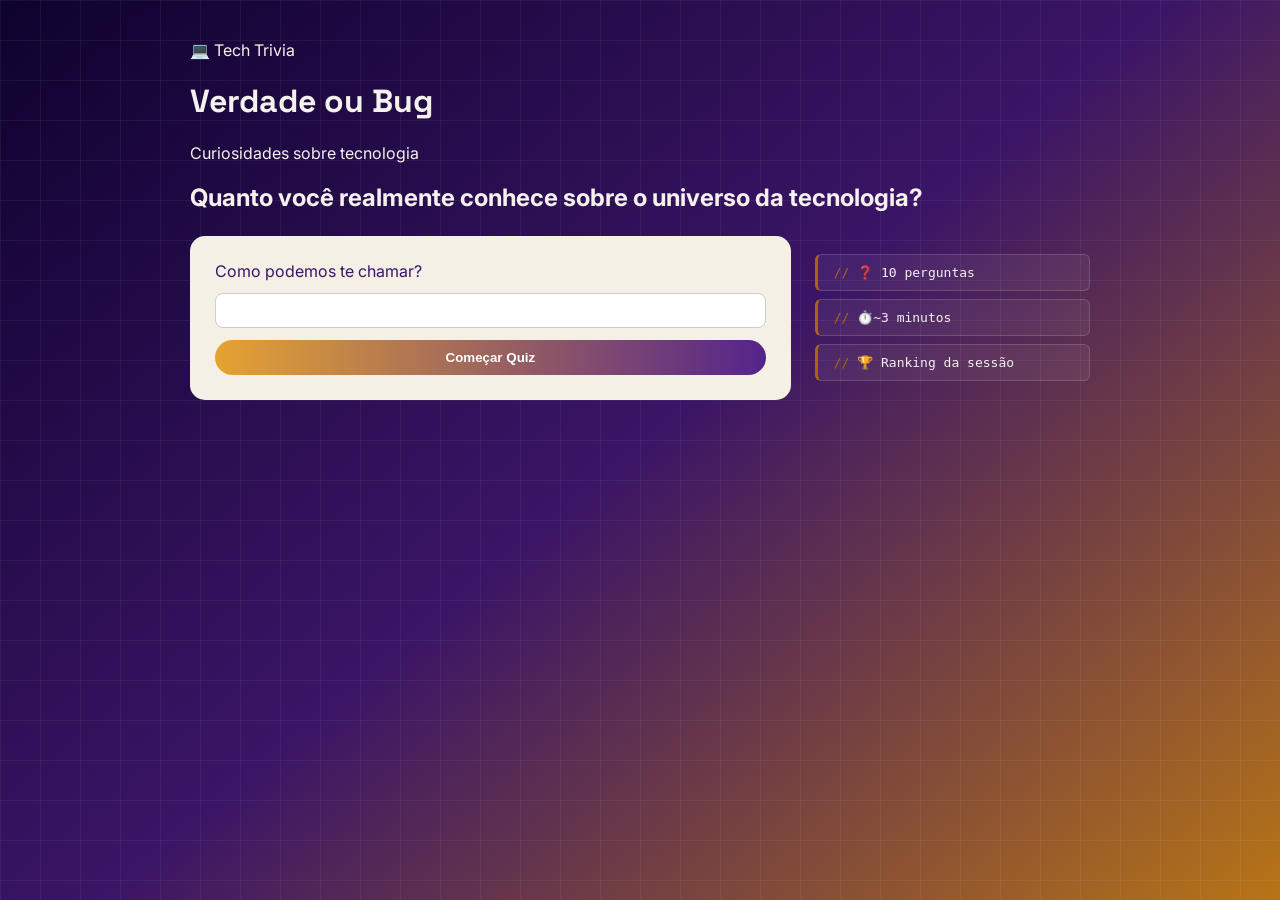
==== index.html @ d3c124c0 "Update index.html visual" ====
<!DOCTYPE html>
<html lang="pt-BR">
<head>
    <meta charset="UTF-8">
    <meta name="viewport" content="width=device-width, initial-scale=1.0">
    <title>tech-trivia</title>
    <link href="https://fonts.googleapis.com/css2?family=Space+Grotesk:wght@600;700&family=Inter:wght@400;500;600&display=swap" rel="stylesheet">
    <link rel="stylesheet" href="style.css">
</head>
<body>
    <div class="app">
        <header>
            <span class="badge"> 💻 Tech Trivia</span>
            <h1 class="logo">
              Verdade ou Bug
            </h1>
            <p class="subtitulo">Curiosidades sobre tecnologia</p>
            
        </header>
        <main>
            <h2>Quanto você realmente conhece sobre o universo da tecnologia?</h2>
    
        <div class="start-row">
            <form>
                <label>Como podemos te chamar?</label>
                <input type="text">
                <button type="submit">Começar Quiz</button>
            </form>

            <ul class="lista-info">
            <li>❓ 10 perguntas</li>
            <li>⏱️~3 minutos</li>
            <li>🏆 Ranking da sessão</li>
            </ul>
        </div>
    
        </main>
    </div>
</body>
</html>
---- style.css ----
:root {
    --cor-ambar: #b36b06ef;
    --cor-violeta: #0e022e;
    --cor-mediado: #3b1566;
    --cor-fundo: #140F1F;
    --cor-texto: #f5f2ee;
}

body {
  margin: 0;
  min-height: 100vh;
  font-family: 'Inter', sans-serif;
  background: 
     linear-gradient(rgba(245, 240, 230, 0.06) 1px, transparent 1px),
     linear-gradient(90deg, rgba(245, 240, 230, 0.06) 1px, transparent 1px),
     linear-gradient(140deg, var(--cor-violeta), var(--cor-mediado), var(--cor-ambar));
  background-size: 40px 40px, 40px 40px, cover;
  color: var(--cor-texto);

}

h1 {
    font-family: 'Space Grotesk', sans-serif;
    color: var(--cor-texto);
}
form {
    background-color: #F5F0E6;
    padding: 25px;
    border-radius: 15px;
    display: flex;
    flex-direction: column;
    gap: 12px;
}
input{
    padding: 9px;
    border-radius: 8px;
    border: 1px solid #ccc;
}
input:focus{
    outline: none;
    border-color: #3b1368;
    box-shadow: 0 0 5px rgba(69, 19, 104, 0.4);
}
button{
    padding: 10px;
    border: none;
    border-radius: 20px;
    background: linear-gradient(90deg, #e5a332, #54248b);
    color: white;
    font-weight: bold;
    transition: 0.3s;
}
button:hover{
    transform: scale(1.02);
    box-shadow: 0 4px 10px rgba(0, 0, 0, 0.3);
}
label{
    color: #3b1368;

}

.start-row {
    display: flex;
    gap: 24px;
    align-items: stretch;
    margin-top: 24px;
    flex-wrap: wrap;
}

.start-row form {
    flex: 2;
}

.lista-info {
    list-style: none;
    margin: 0;
    padding: 0;
    display: flex;
    flex-direction: column;
    justify-content: center;
    gap: 8px;
    flex: 1;
}

.lista-info li {
    background-color: rgba(245, 240, 230, 0.06);
    border: 1px solid rgba(245, 240, 230, 0.16);
    border-left: 3px solid var(--cor-ambar);
    padding: 10px 16px;
    border-radius: 6px;
    font-family: 'JetBrains Mono', monospace;
    font-size: 13px;
    color: var(--cor-texto);
}

.lista-info li::before {
    content: "// ";
    color: var(--cor-ambar);
}
.app {
    max-width: 900px;
    margin: 0 auto;
    padding: 40px 24px;
}
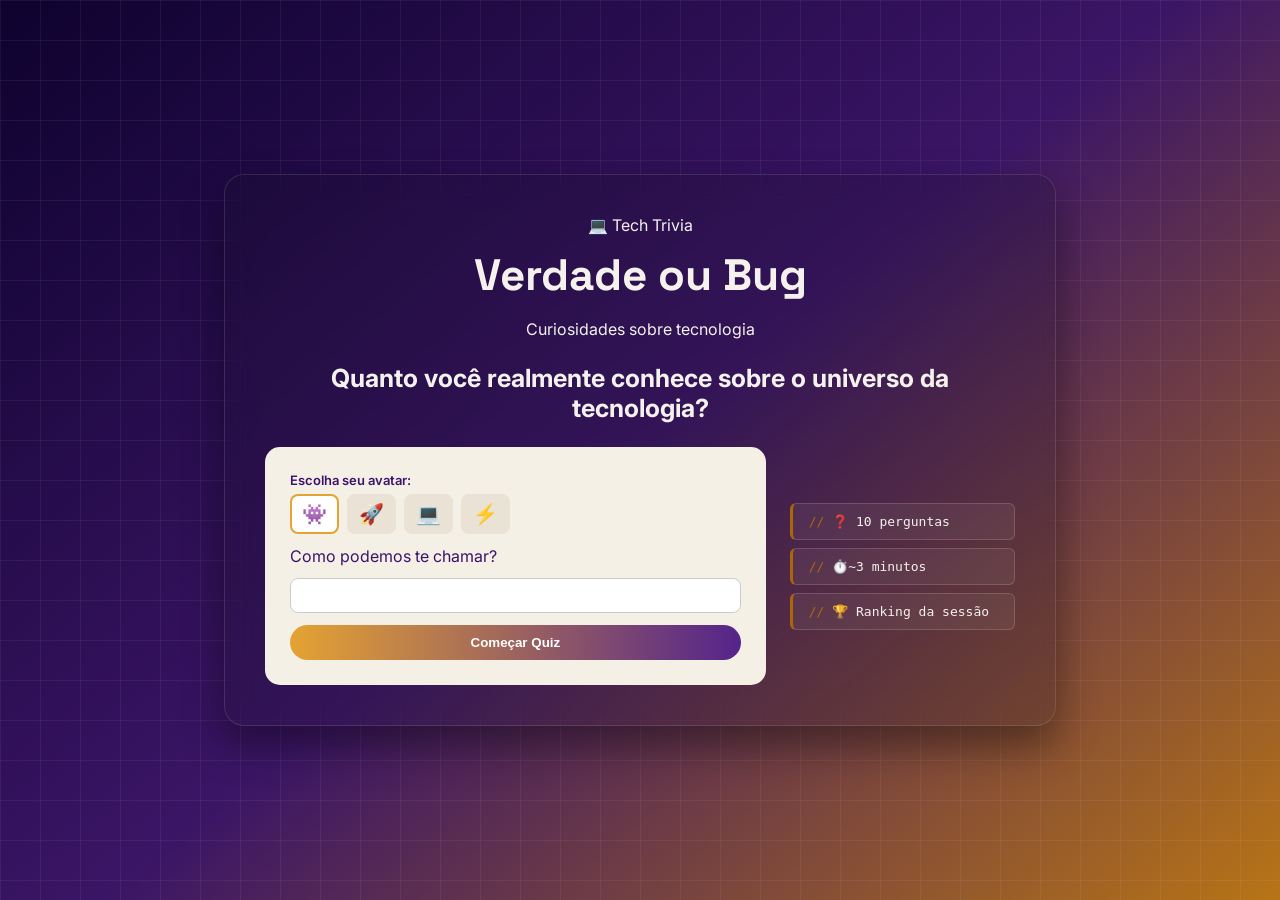
==== commit 5c99e346: "visual adicionado" ====
--- a/index.html
+++ b/index.html
@@ -9,6 +9,7 @@
 </head>
 <body>
     <div class="app">
+        <section id="start-screen">
         <header>
             <span class="badge"> 💻 Tech Trivia</span>
             <h1 class="logo">
@@ -22,19 +23,28 @@
     
         <div class="start-row">
             <form>
+                <div class="avatar-box">
+                            <span class="avatar-title">Escolha seu avatar:</span>
+                            <div class="avatar-opcoes">
+                                <span class="avatar-item selecionado">👾</span>
+                                <span class="avatar-item">🚀</span>
+                                <span class="avatar-item">💻</span>
+                                <span class="avatar-item">⚡</span>
+                            </div>
+                        </div>
                 <label>Como podemos te chamar?</label>
                 <input type="text">
                 <button type="submit">Começar Quiz</button>
             </form>
 
             <ul class="lista-info">
-            <li>❓ 10 perguntas</li>
-            <li>⏱️~3 minutos</li>
-            <li>🏆 Ranking da sessão</li>
-            </ul>
-        </div>
-    
-        </main>
+                 <li>❓ 10 perguntas</li>
+                 <li>⏱️~3 minutos</li>
+                 <li>🏆 Ranking da sessão</li>
+             </ul>
+             </div>
+            </main>
+        </section>
     </div>
 </body>
 </html>
--- a/style.css
+++ b/style.css
@@ -18,6 +18,9 @@
   background-size: 40px 40px, 40px 40px, cover;
   color: var(--cor-texto);
 
+  display: flex;
+  justify-content: center;
+  align-items: center;
 }
 
 h1 {
@@ -32,9 +35,47 @@
     flex-direction: column;
     gap: 12px;
 }
+.avatar-box {
+    display: flex;
+    flex-direction: column;
+    gap: 6px;
+}
+
+.avatar-title {
+    font-size: 13px;
+    color: #3b1368;
+    font-weight: 600;
+}
+
+.avatar-opcoes {
+    display: flex;
+    gap: 8px;
+}
+
+.avatar-item {
+    font-size: 20px;
+    padding: 6px 10px;
+    background: #e9e2d5;
+    border: 2px solid transparent;
+    border-radius: 8px;
+    cursor: pointer;
+    transition: 0.2s;
+    user-select: none;
+}
+
+.avatar-item.selecionado, 
+.avatar-item:hover {
+    border-color: #e5a332;
+    background: #ffffff;
+}
+/* ⬆️ FIM DO CÓDIGO DO AVATAR ⬆️ */
+
+label {
+    color: #3b1368;
+}
 input{
     padding: 9px;
-    border-radius: 8px;
+    border-radius: 8px; 
     border: 1px solid #ccc;
 }
 input:focus{
@@ -104,3 +145,32 @@
     padding: 40px 24px;
 }
 
+#start-screen{
+    background: rgba(20, 15, 31, 0.20); 
+    border: 1px solid rgba(245, 240, 230, 0.12); 
+    border-radius: 20px;                 
+    padding: 40px;                       
+    backdrop-filter: blur(16px);       
+    -webkit-backdrop-filter: blur(16px);  
+    box-shadow: 0 20px 40px rgba(0, 0, 0, 0.4); 
+    width: 100%;
+    max-width: 750px;
+}
+header{
+    text-align: center;
+    margin-bottom: 24px;
+}
+h1{
+    font-family: 'Space Grotesk', sans-serif;
+    color: var(--cor-texto);
+    display: flex;
+    align-items: center;
+    justify-content: center;
+    gap: 14px;
+    margin: 12px 0 6px 0;
+    font-size: 44px;
+}
+h2{
+    font-size: 25px;
+    text-align: center;
+}
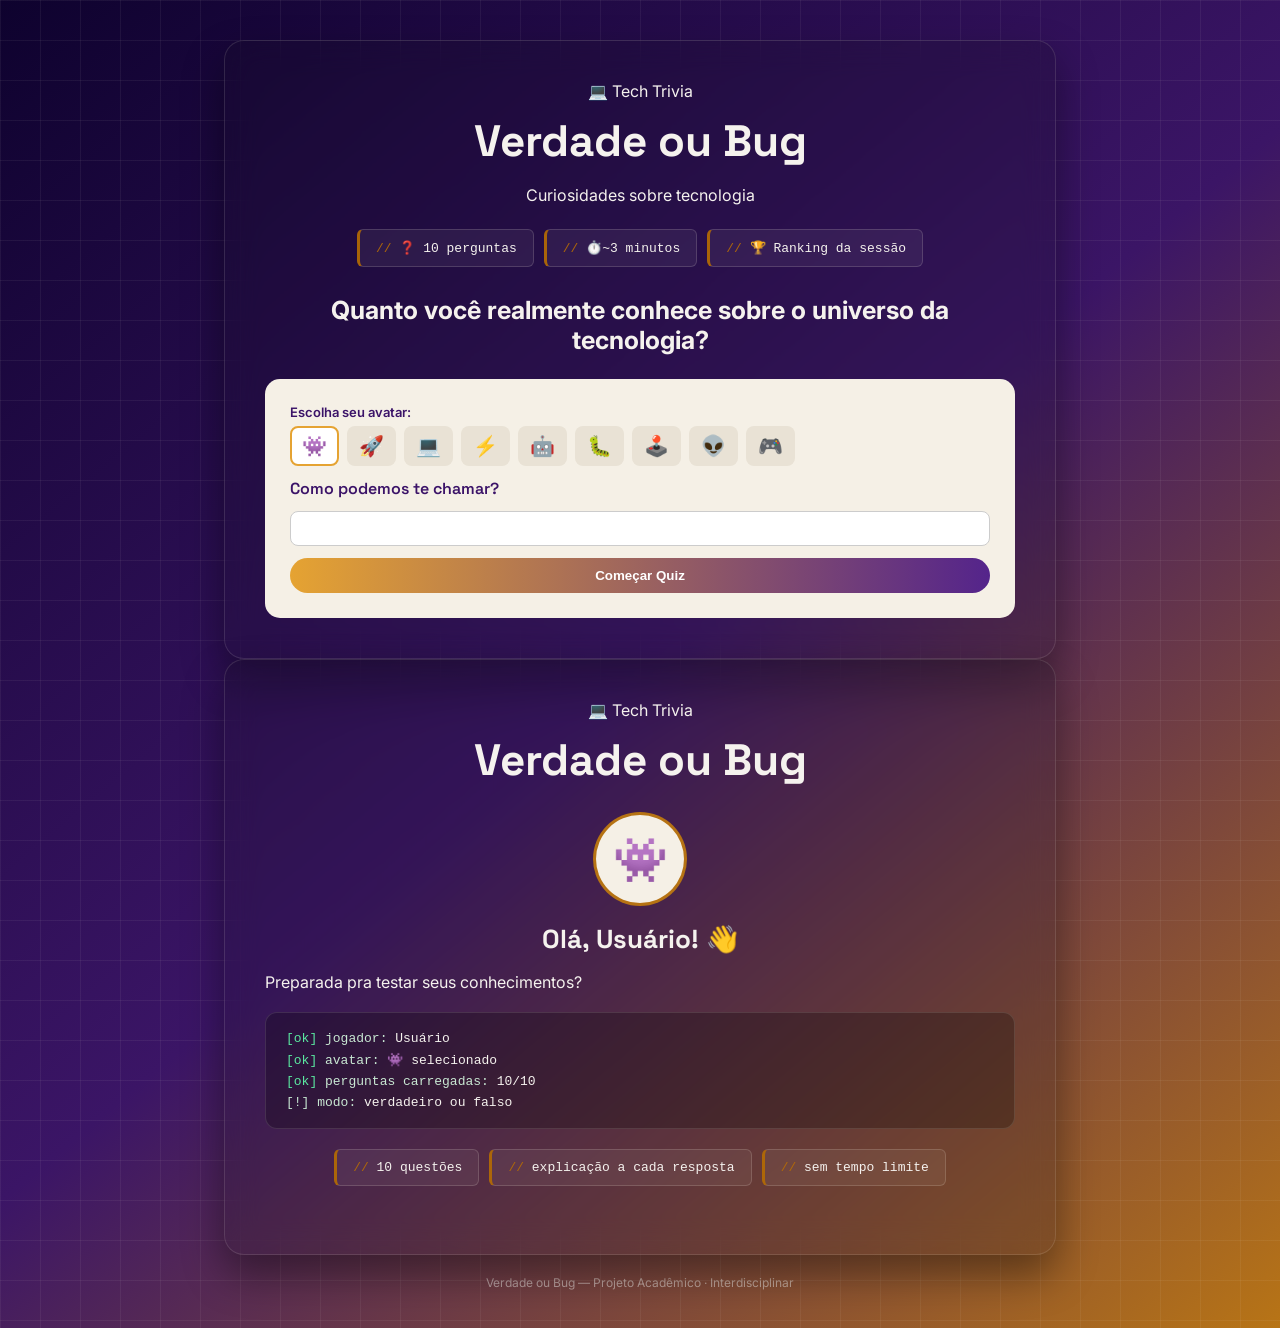
==== commit edf900fc: "Adiciona tela "pronto para começar "com avatar e status do jogador - criei mais opçoes de avatar, sa" ====
--- a/index.html
+++ b/index.html
@@ -12,12 +12,22 @@
         <section id="start-screen">
         <header>
             <span class="badge"> 💻 Tech Trivia</span>
+            
             <h1 class="logo">
               Verdade ou Bug
+              
             </h1>
             <p class="subtitulo">Curiosidades sobre tecnologia</p>
             
+            
         </header>
+
+        <ul class="lista-info">
+                 <li>❓ 10 perguntas</li>
+                 <li>⏱️~3 minutos</li>
+                 <li>🏆 Ranking da sessão</li>
+                 </ul>
+
         <main>
             <h2>Quanto você realmente conhece sobre o universo da tecnologia?</h2>
     
@@ -30,6 +40,12 @@
                                 <span class="avatar-item">🚀</span>
                                 <span class="avatar-item">💻</span>
                                 <span class="avatar-item">⚡</span>
+                                <span class="avatar-item">🤖</span>
+                                <span class="avatar-item">🐛</span>
+                                <span class="avatar-item">🕹️</span>
+                                <span class="avatar-item">👽</span>
+                                <span class="avatar-item">🎮</span>
+
                             </div>
                         </div>
                 <label>Como podemos te chamar?</label>
@@ -37,14 +53,45 @@
                 <button type="submit">Começar Quiz</button>
             </form>
 
-            <ul class="lista-info">
-                 <li>❓ 10 perguntas</li>
-                 <li>⏱️~3 minutos</li>
-                 <li>🏆 Ranking da sessão</li>
+        
              </ul>
              </div>
             </main>
         </section>
+
+    <section id="ready-screen">
+        <header>
+            <span class="badge"> 💻 Tech Trivia</span>
+            <h1 class="logo">
+              Verdade ou Bug
+            </h1>
+        </header>
+
+       
+        <div class="avatar-grande">👾</div>
+         
+        <h2 class="saudacao">Olá, Usuário! 👋</h2>
+        <p class="subtitulo">Preparada pra testar seus conhecimentos?</p>
+
+        <div class="terminal-box">
+            <p><span class="ok">[ok]</span> jogador: <span class="destaque">Usuário</span></p>
+            <p><span class="ok">[ok]</span> avatar: <span class="destaque">👾 selecionado</span></p>
+            <p><span class="ok">[ok]</span> perguntas carregadas: <span class="destaque">10/10</span></p>
+            <p><span class="alerta">[!]</span> modo: <span class="destaque">verdadeiro ou falso</span></p>
+        </div>
+        <ul class="lista-info">
+            <li>10 questões</li>
+            <li>explicação a cada resposta</li>
+            <li>sem tempo limite</li>
+        </ul>
+    </section>
+
+    <footer>
+
+        <footer>
+            <p> Verdade ou Bug — Projeto Acadêmico · Interdisciplinar </p>
+        </footer>
+
     </div>
 </body>
 </html>
--- a/style.css
+++ b/style.css
@@ -1,4 +1,5 @@
 
+/* variaveis de cor do site por inteiro */
 :root {
     --cor-ambar: #b36b06ef;
     --cor-violeta: #0e022e;
@@ -7,6 +8,8 @@
     --cor-texto: #f5f2ee;
 }
 
+/* ===== fundo da pagina ===== (a tela inteira atras de tudo)
+ degrade colorido, grade quadriculada, centraliza tudo no meio da pagina*/
 body {
   margin: 0;
   min-height: 100vh;
@@ -23,10 +26,8 @@
   align-items: center;
 }
 
-h1 {
-    font-family: 'Space Grotesk', sans-serif;
-    color: var(--cor-texto);
-}
+/* ==== card claro do formulario =====
+   (a caixa bege onde ficam o avatar, o campo de nome e o botão de começar)*/
 form {
     background-color: #F5F0E6;
     padding: 25px;
@@ -35,23 +36,28 @@
     flex-direction: column;
     gap: 12px;
 }
+/* ====== bloco seletor de avatar ======*/
+/* onde junta o texto "escolha seu avatar" com a fileira dos icones */
 .avatar-box {
     display: flex;
     flex-direction: column;
     gap: 6px;
 }
-
+/* texto "Escolha seu avatar:" */
 .avatar-title {
     font-size: 13px;
     color: #3b1368;
     font-weight: 600;
 }
-
+/* ===== fileira dos icones do avatar ======
+  (o grupo inteiro ) */
 .avatar-opcoes {
     display: flex;
     gap: 8px;
 }
 
+/* editor de ====== cada icone de avatar individualmente ====
+   (o quadradinho ao redor do emogi) */
 .avatar-item {
     font-size: 20px;
     padding: 6px 10px;
@@ -62,27 +68,32 @@
     transition: 0.2s;
     user-select: none;
 }
-
+/* movimento do icone do avatar quando esta selecionado 
+   ou quando o mouse passa por cima */
 .avatar-item.selecionado, 
 .avatar-item:hover {
     border-color: #e5a332;
     background: #ffffff;
 }
-/* ⬆️ FIM DO CÓDIGO DO AVATAR ⬆️ */
-
+/* O texto "Como podemos te chamar?" */
 label {
     color: #3b1368;
-}
+    font-family: 'Space Grotesk', sans-serif;
+    font-weight: 600;
+}
+/* campo onde o usuario digita o nome */
 input{
     padding: 9px;
     border-radius: 8px; 
     border: 1px solid #ccc;
 }
+/* campo do nome quando esta selecionado */
 input:focus{
     outline: none;
     border-color: #3b1368;
     box-shadow: 0 0 5px rgba(69, 19, 104, 0.4);
 }
+/* design do botão "começar quiz" */
 button{
     padding: 10px;
     border: none;
@@ -92,15 +103,13 @@
     font-weight: bold;
     transition: 0.3s;
 }
+/* reação do botão quando o mouse passa por cima do botão "começar quiz" */
 button:hover{
     transform: scale(1.02);
     box-shadow: 0 4px 10px rgba(0, 0, 0, 0.3);
 }
-label{
-    color: #3b1368;
-
-}
-
+
+/* controla o espaçamento acima do formulario */
 .start-row {
     display: flex;
     gap: 24px;
@@ -109,20 +118,29 @@
     flex-wrap: wrap;
 }
 
+/* O formulário dentro do .start-row — hoje sem efeito visível
+   (só passaria a fazer diferença se outro item fosse colocado
+   do lado dele nessa mesma linha) */
 .start-row form {
     flex: 2;
 }
 
+/* =============================================================
+   fileira dos bagdes  ("// 10 perguntas", "// ~3 minutos" etc)
+   =============================================================*/
+
+/* edição de temanho, centralização e espaços no bagdes */
 .lista-info {
     list-style: none;
-    margin: 0;
+    margin: 0 0 28px 0;
     padding: 0;
     display: flex;
-    flex-direction: column;
+    flex-direction: row;
     justify-content: center;
-    gap: 8px;
-    flex: 1;
-}
+    flex-wrap: wrap;
+    gap: 10px;
+}
+/* ===== cores, tamanho e fonte das caixinhas dos badges individualmente */
 
 .lista-info li {
     background-color: rgba(245, 240, 230, 0.06);
@@ -135,16 +153,22 @@
     color: var(--cor-texto);
 }
 
+/* "//" que aparece na frente do texto de cada badge */
 .lista-info li::before {
     content: "// ";
     color: var(--cor-ambar);
 }
+
+/* controle de largura maxima e centralização dos conteudos da tela inteira */
 .app {
-    max-width: 900px;
+    max-width: 1000px;
     margin: 0 auto;
     padding: 40px 24px;
 }
 
+ /* quadrado de fundo semi-trasnparente com efeito borrado
+    usados nas telas onde fica o conteudo */
+#ready-screen,
 #start-screen{
     background: rgba(20, 15, 31, 0.20); 
     border: 1px solid rgba(245, 240, 230, 0.12); 
@@ -155,11 +179,16 @@
     box-shadow: 0 20px 40px rgba(0, 0, 0, 0.4); 
     width: 100%;
     max-width: 750px;
-}
+
+}
+
+/* cabeçalho (logo + titulo) de cada tela */
 header{
     text-align: center;
     margin-bottom: 24px;
 }
+
+/* ====== o titulo "verdade ou bug"  =======*/
 h1{
     font-family: 'Space Grotesk', sans-serif;
     color: var(--cor-texto);
@@ -170,7 +199,83 @@
     margin: 12px 0 6px 0;
     font-size: 44px;
 }
+
+/* ==== a pergunta grande "quanto vc realmente sabe sobre tecnologia?" ====*/
 h2{
     font-size: 25px;
     text-align: center;
 }
+
+/* ====== o rodapé (legenda "Projeto Acadêmico") ==== */
+footer {
+    text-align: center;
+    margin-top: 20px;
+}
+
+footer p {
+    font-size: 12px;
+    color: rgba(245, 242, 238, 0.534);
+    margin: 0;
+}
+
+/* avatar grande - o circulo com o emogi do avatar */
+
+.avatar-grande {
+    width: 88px;
+    height: 88px;
+    border-radius: 50%;        /* deixa redondo perfeito (só funciona porque largura = altura) */
+    background: #F5F0E6;
+    border: 3px solid var(--cor-ambar);
+    display: flex;
+    align-items: center;       /* centraliza o emoji verticalmente dentro do círculo */
+    justify-content: center;   /* centraliza o emoji horizontalmente */
+    font-size: 44px;
+    margin: 0 auto 16px auto;  /* centraliza o círculo na tela, com espaço embaixo */
+}
+
+/* texto "ola, usuario"  */
+.saudacao {
+    font-family: 'Space Grotesk', sans-serif;
+    font-size: 26px;
+    color: var(--cor-texto);
+    text-align: center;
+    margin: 0 0 4px 0;
+}
+/* ====================  TERMINAL  ================= */
+
+/* o quadro onde contem as infromaçoes do jogador (jogador, avatar, etc) */
+.terminal-box {
+    background: rgba(0, 0, 0, 0.25);
+    border: 1px solid rgba(245, 240, 230, 0.12);
+    border-radius: 12px;
+    padding: 18px 20px;
+    font-family: 'JetBrains Mono', monospace;
+    font-size: 13px;
+    margin: 20px 0;
+}
+
+/* (cada uma das 4 linhas: jogador, avatar, perguntas, modo) */
+.terminal-box p {
+    margin: 0 0 6px 0;
+    color: #c9e8d3;
+}
+
+/* Remove o espaço extra só da ultima linha do terminal */
+.terminal-box p:last-child {
+    margin-bottom: 0;
+}
+
+/* cor da palavra [ok] to terminal */
+.ok {
+    color: #5be8a0;
+}
+
+c
+/* cor da palavra [!] */
+.alerta {
+    color: var(--cor-ambar);
+}
+/* as palavras em destaque depois dos dois pontos no terminal */
+.destaque {
+    color: var(--cor-texto);
+}
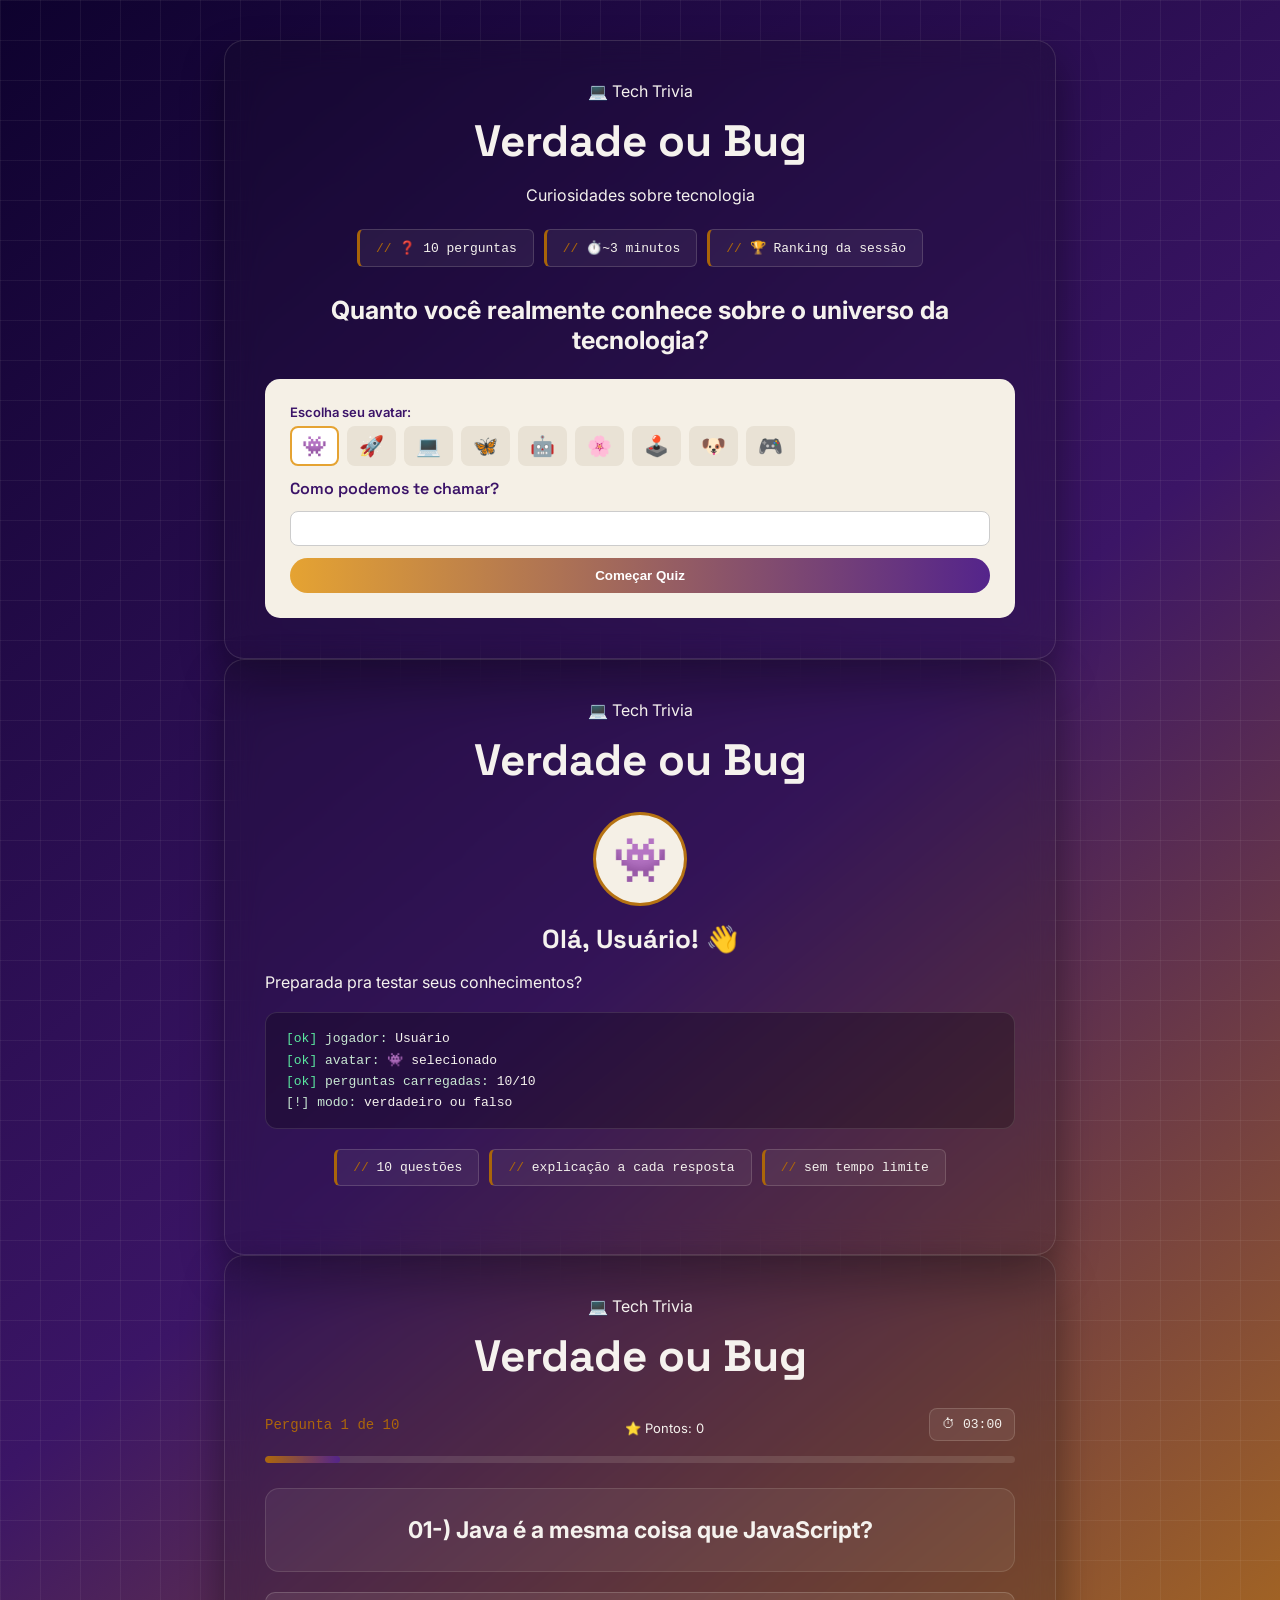
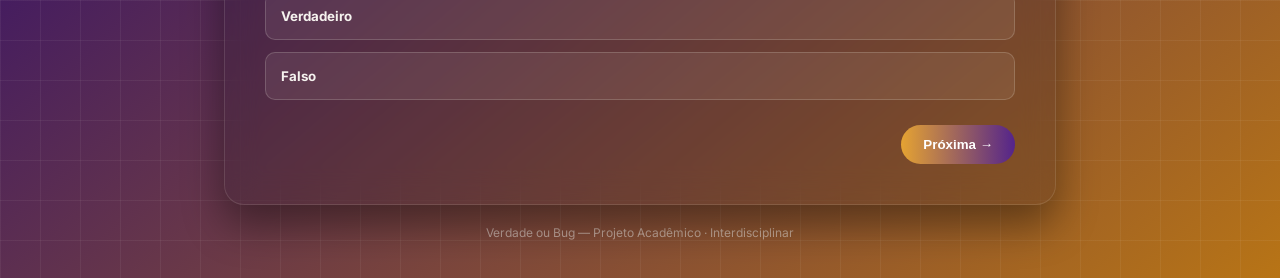
==== commit a1be7a88: "Adicionado: (com mudança?) 1-) Adição da tela do quiz (com mudança?) 2-) Adiconei tambem a ideia de " ====
--- a/index.html
+++ b/index.html
@@ -39,11 +39,11 @@
                                 <span class="avatar-item selecionado">👾</span>
                                 <span class="avatar-item">🚀</span>
                                 <span class="avatar-item">💻</span>
-                                <span class="avatar-item">⚡</span>
+                                <span class="avatar-item">🦋</span>
                                 <span class="avatar-item">🤖</span>
-                                <span class="avatar-item">🐛</span>
+                                <span class="avatar-item">🌸</span>
                                 <span class="avatar-item">🕹️</span>
-                                <span class="avatar-item">👽</span>
+                                <span class="avatar-item">🐶</span>
                                 <span class="avatar-item">🎮</span>
 
                             </div>
@@ -86,6 +86,69 @@
         </ul>
     </section>
 
+    <!-- TELA DAS PERGUNTAS -->
+<section id="quiz-screen">
+
+    <header>
+
+        <span class="badge">💻 Tech Trivia</span>
+
+        <h1 class="logo">
+            Verdade ou Bug
+        </h1>
+
+    </header>
+
+    <!-- contador da pergunta --> 
+    <div class="quiz-topo">
+
+    <p class="contador-pergunta">
+        Pergunta 1 de 10
+    </p>
+
+    <p class="pontuacao">
+        ⭐ Pontos: 0
+    </p>
+
+    <p class="cronometro">
+        ⏱ <span id="tempo">03:00</span>
+    </p>
+
+</div>
+
+<div class="progresso-container">
+    <div class="progresso"></div>
+</div>
+
+    <!--caixa de pergunta --> 
+    <div class="pergunta-box">
+
+        <h2>
+           01-) Java é a mesma coisa que JavaScript?
+        </h2>
+
+    </div>
+
+    <!--  as alternativas da pergunta -->
+    <div class="alternativas">
+
+        <button class="alternativa">
+            Verdadeiro
+        </button>
+
+        <button class="alternativa">
+            Falso
+        </button>
+
+    </div>
+
+    <!--  um dos botoes para passar para a próxima pergunta -->
+    <button class="btn-proxima">
+        Próxima →
+    </button>
+
+</section>
+
     <footer>
 
         <footer>
--- a/style.css
+++ b/style.css
@@ -278,4 +278,145 @@
 /* as palavras em destaque depois dos dois pontos no terminal */
 .destaque {
     color: var(--cor-texto);
+}
+/* caixa principal da tela das perguntas */
+#quiz-screen {
+    background: rgba(20, 15, 31, 0.20);
+    border: 1px solid rgba(245, 240, 230, 0.12);
+    border-radius: 20px;
+    padding: 40px;
+    backdrop-filter: blur(16px);
+    -webkit-backdrop-filter: blur(16px);
+    box-shadow: 0 20px 40px rgba(0, 0, 0, 0.4);
+    width: 100%;
+    max-width: 750px;
+}
+
+/* número da pergunta */
+.contador-pergunta {
+    text-align: center;
+    font-family: 'JetBrains Mono', monospace;
+    color: var(--cor-ambar);
+    font-size: 14px;
+    margin-bottom: 20px;
+}
+
+/* caixa onde aparece a pergunta */
+.pergunta-box {
+    background: rgba(245, 240, 230, 0.06);
+    border: 1px solid rgba(245, 240, 230, 0.12);
+    border-radius: 14px;
+    padding: 25px;
+    margin-bottom: 20px;
+}
+
+/* texto da pergunta */
+.pergunta-box h2 {
+    margin: 0;
+    font-size: 23px;
+    line-height: 1.4;
+}
+
+/* grupo das respostas */
+.alternativas {
+    display: flex;
+    flex-direction: column;
+    gap: 12px;
+}
+
+/* cada resposta */
+.alternativa {
+    width: 100%;
+    padding: 15px;
+    border-radius: 10px;
+    background: rgba(245, 240, 230, 0.08);
+    border: 1px solid rgba(245, 240, 230, 0.18);
+    color: var(--cor-texto);
+    text-align: left;
+    font-family: 'Inter', sans-serif;
+    cursor: pointer;
+}
+
+/* efeito ao passar o mouse */
+.alternativa:hover {
+    transform: translateX(5px);
+    border-color: var(--cor-ambar);
+}
+
+/* botão próxima */
+.btn-proxima {
+    display: block;
+    margin: 25px 0 0 auto;
+    padding: 12px 22px;
+}
+.quiz-topo {
+    display: flex;
+    justify-content: space-between;
+    align-items: center;
+    margin-bottom: 20px;
+}
+
+.quiz-topo .contador-pergunta {
+    margin: 0;
+}
+
+.cronometro {
+    margin: 0;
+    padding: 8px 12px;
+    border-radius: 8px;
+    background: rgba(245, 240, 230, 0.08);
+    border: 1px solid rgba(245, 240, 230, 0.16);
+    font-family: 'JetBrains Mono', monospace;
+    font-size: 13px;
+    color: var(--cor-texto);
+}
+.quiz-topo {
+    display: flex;
+    justify-content: space-between;
+    align-items: center;
+    margin-bottom: 15px;
+}
+
+.quiz-topo p {
+    margin: 0;
+}
+
+.contador-pergunta {
+    font-family: 'JetBrains Mono', monospace;
+    color: var(--cor-ambar);
+    font-size: 14px;
+}
+
+.pontuacao {
+    margin-top: 6px !important;
+    font-size: 13px;
+    color: var(--cor-texto);
+}
+
+.cronometro {
+    padding: 8px 12px;
+    border-radius: 8px;
+    background: rgba(245, 240, 230, 0.08);
+    border: 1px solid rgba(245, 240, 230, 0.16);
+    font-family: 'JetBrains Mono', monospace;
+    font-size: 13px;
+}
+.progresso-container {
+    width: 100%;
+    height: 7px;
+    background: rgba(245, 240, 230, 0.12);
+    border-radius: 10px;
+    overflow: hidden;
+    margin-bottom: 25px;
+}
+
+.progresso {
+    width: 10%;
+    height: 100%;
+    background: linear-gradient(
+        90deg,
+        var(--cor-ambar),
+        #54248b
+    );
+    border-radius: 10px;
 }
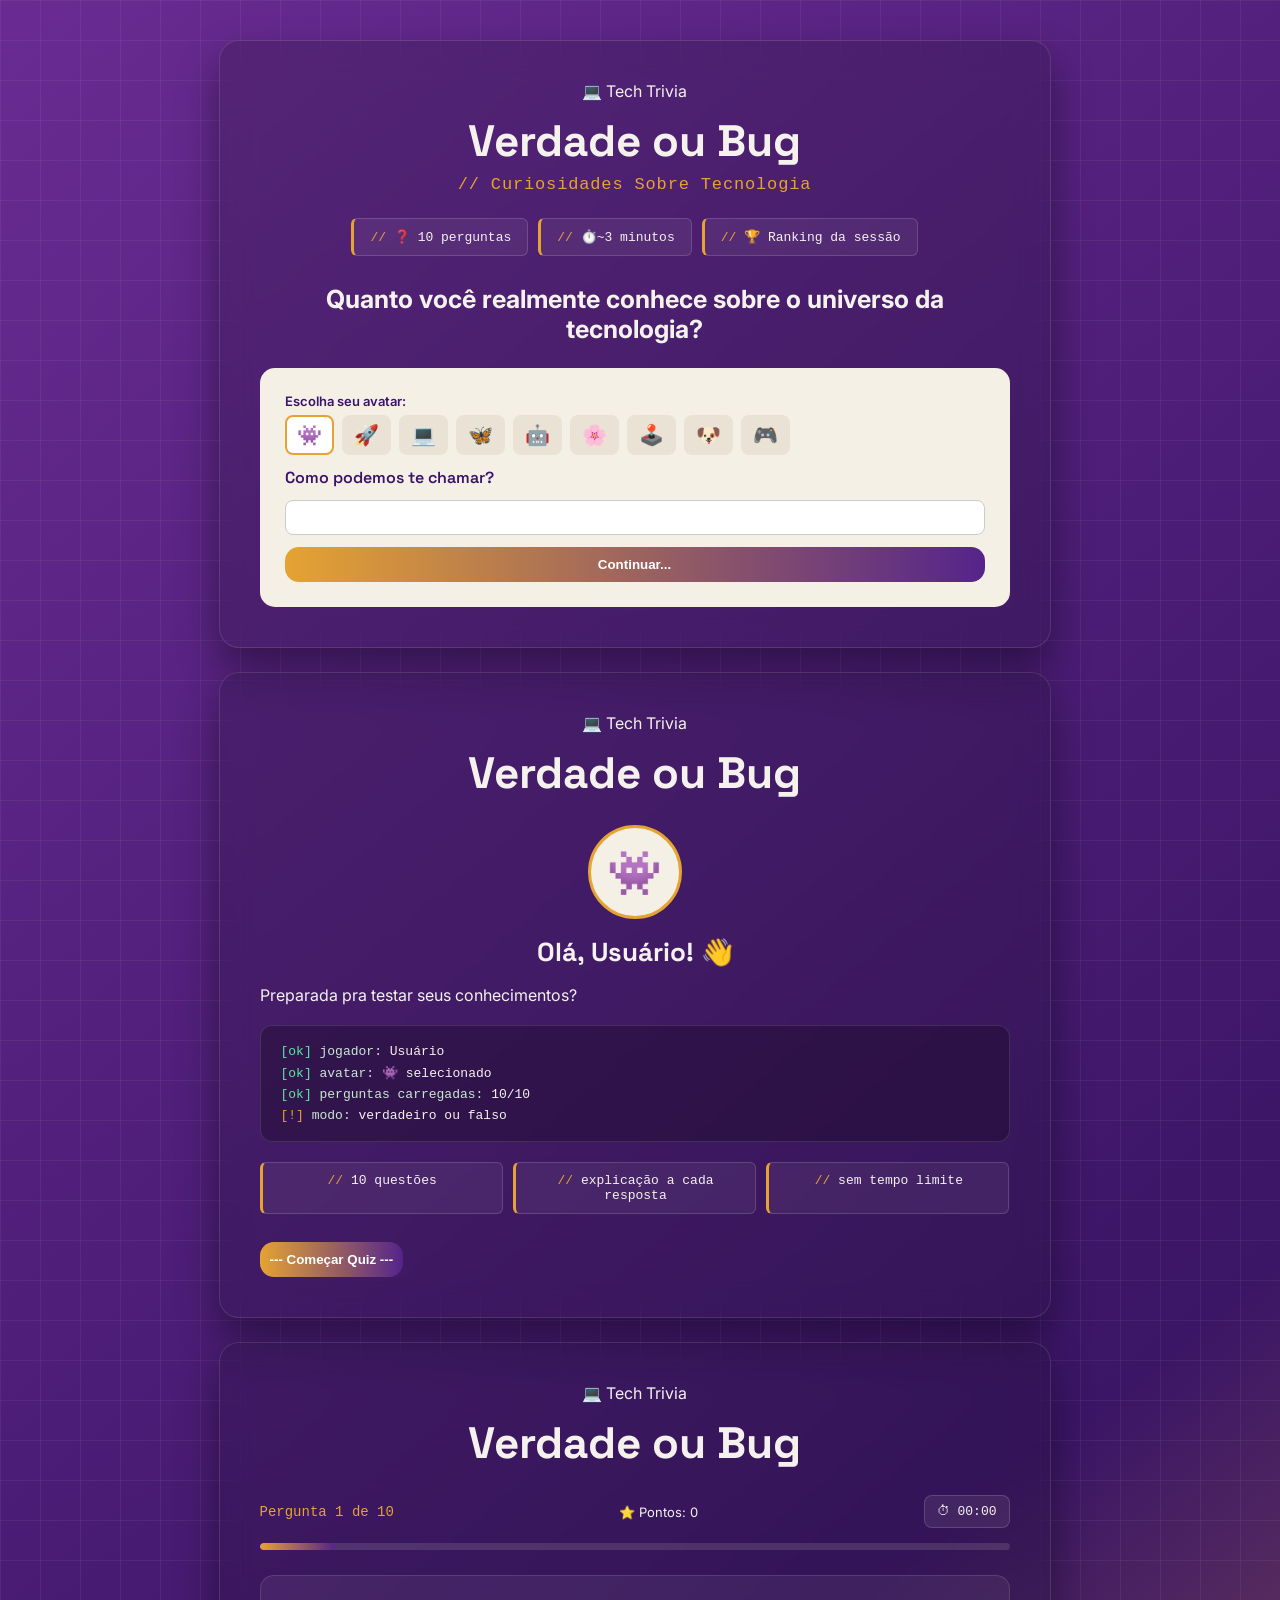
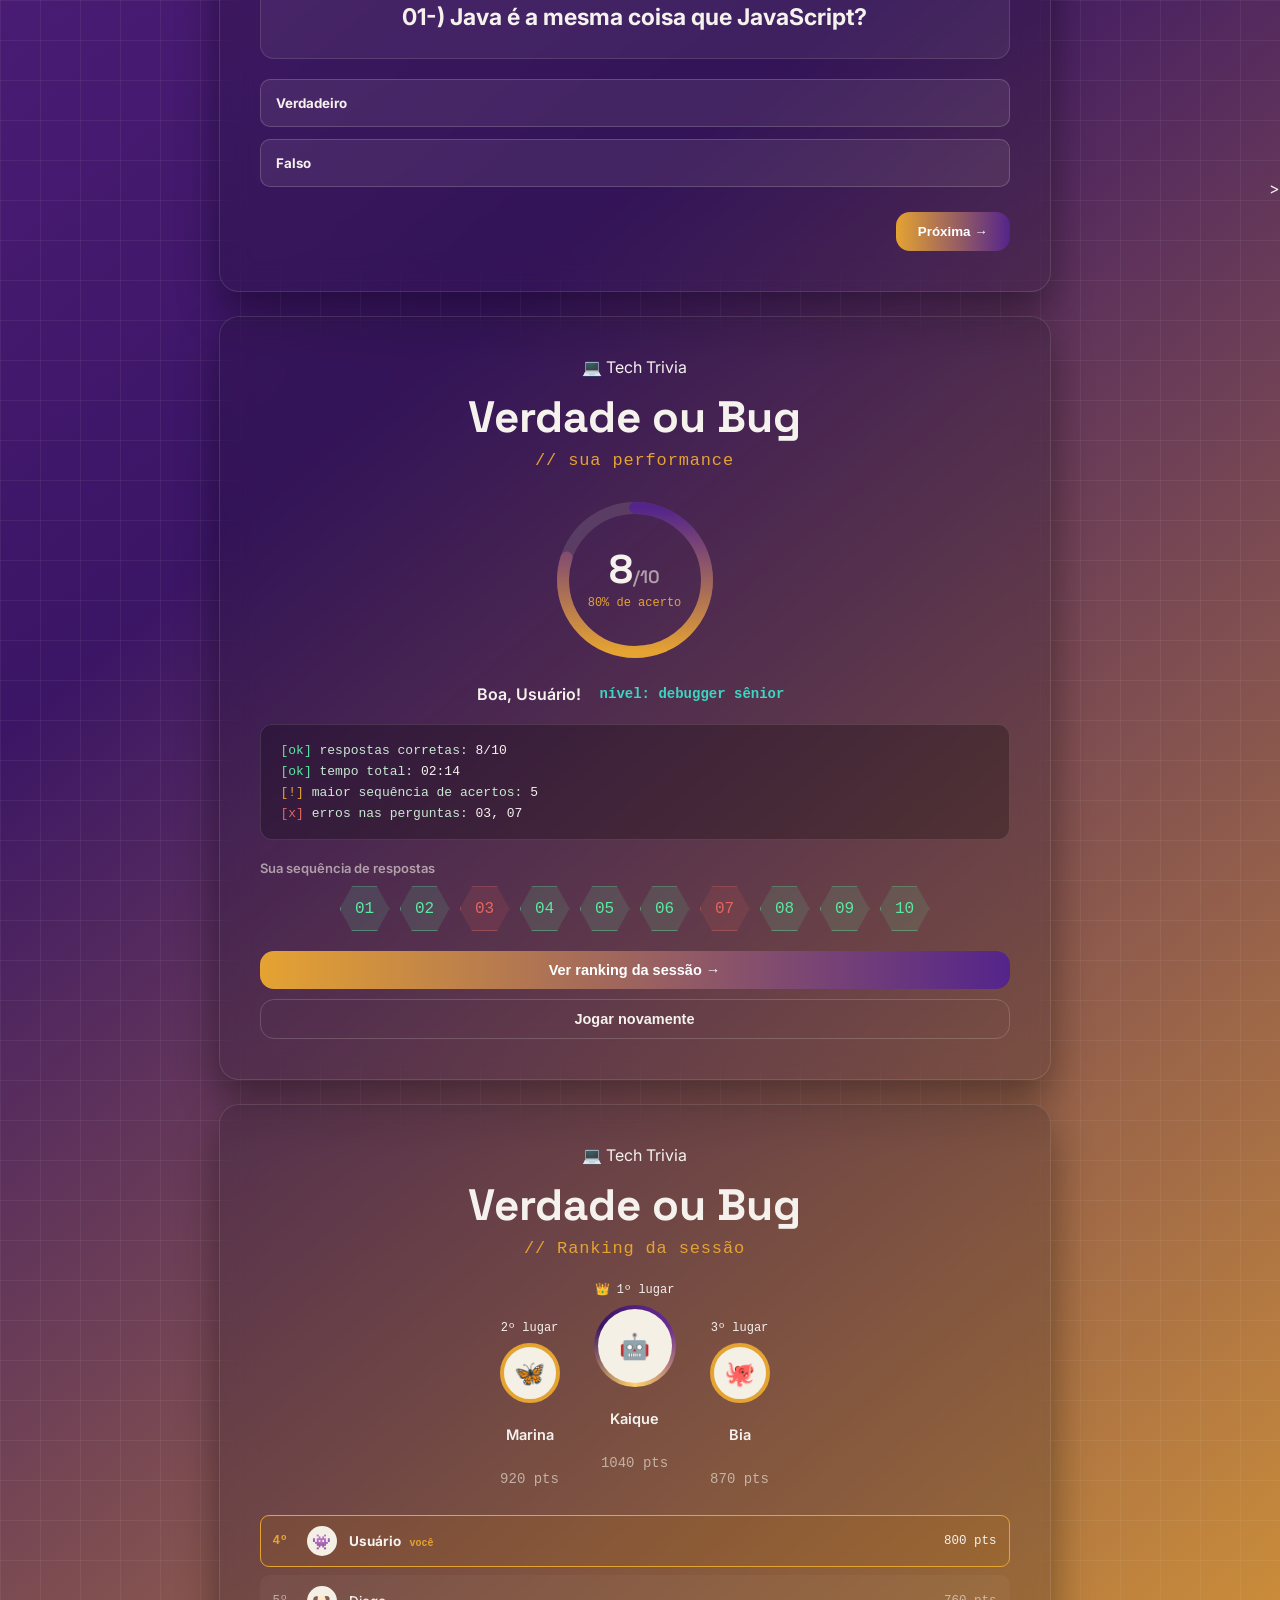
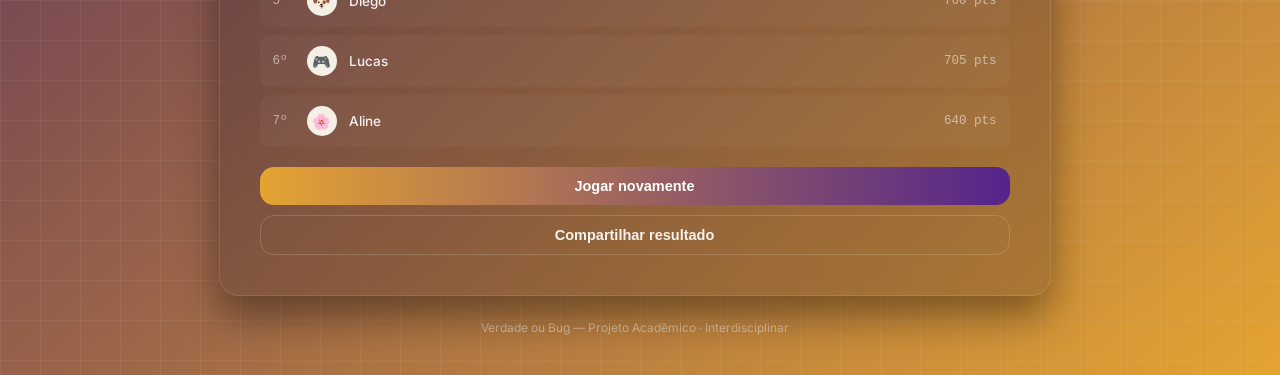
==== commit 31757c53: "Criei telas de resultado e ranking, com pódio, anel de pontuação e ajustes de alinhamento -criei mai" ====
--- a/index.html
+++ b/index.html
@@ -12,12 +12,8 @@
         <section id="start-screen">
         <header>
             <span class="badge"> 💻 Tech Trivia</span>
-            
-            <h1 class="logo">
-              Verdade ou Bug
-              
-            </h1>
-            <p class="subtitulo">Curiosidades sobre tecnologia</p>
+            <h1 class="logo">Verdade ou Bug</h1>
+<p class="tagline">// Curiosidades Sobre Tecnologia</p>
             
             
         </header>
@@ -50,11 +46,9 @@
                         </div>
                 <label>Como podemos te chamar?</label>
                 <input type="text">
-                <button type="submit">Começar Quiz</button>
+                <button type="submit">Continuar...</button>
             </form>
-
-        
-             </ul>
+            
              </div>
             </main>
         </section>
@@ -84,9 +78,14 @@
             <li>explicação a cada resposta</li>
             <li>sem tempo limite</li>
         </ul>
+
+       
+        <button type="submit">--- Começar Quiz ---</button>
     </section>
-
-    <!-- TELA DAS PERGUNTAS -->
+    
+    <!-- ===================================================== -->
+    <!--                   TELA DAS PERGUNTAS                  -->
+    <!-- ===================================================== -->
 <section id="quiz-screen">
 
     <header>
@@ -111,7 +110,7 @@
     </p>
 
     <p class="cronometro">
-        ⏱ <span id="tempo">03:00</span>
+        ⏱ <span id="tempo">00:00</span>
     </p>
 
 </div>
@@ -149,7 +148,139 @@
 
 </section>
 
-    <footer>
+<!-- ===================================================== -->
+<!--                   TELA DE RESULTADO                    -->
+<!-- ===================================================== -->
+<section id="resultado-screen">
+
+    <header>
+        <span class="badge">💻 Tech Trivia</span>
+        <h1 class="logo">Verdade ou Bug</h1>
+        <p class="tagline">// sua performance</p>
+    </header>
+
+    <!-- anel de progresso com a pontuação final -->
+    <div class="anel-wrap">
+        <div class="anel-resultado">
+            <svg viewBox="0 0 172 172" width="172" height="172">
+                <defs>
+                    <linearGradient id="anelGradient" x1="0%" y1="0%" x2="100%" y2="0%">
+                        <stop offset="0%" stop-color="#e5a332"/>
+                        <stop offset="100%" stop-color="#54248b"/>
+                    </linearGradient>
+                </defs>
+                <circle class="anel-trilha" cx="86" cy="86" r="72"/>
+                <circle class="anel-progresso" cx="86" cy="86" r="72"/>
+            </svg>
+            <div class="anel-centro">
+                <span class="anel-pontos">8<small>/10</small></span>
+                <span class="anel-percentual">80% de acerto</span>
+            </div>
+        </div>
+    </div>
+
+    <p class="nivel-badge">Boa, Usuário! <span class="tag-nivel">nível: debugger sênior</span></p>
+
+    <div class="terminal-box">
+        <p><span class="ok">[ok]</span> respostas corretas: <span class="destaque">8/10</span></p>
+        <p><span class="ok">[ok]</span> tempo total: <span class="destaque">02:14</span></p>
+        <p><span class="alerta">[!]</span> maior sequência de acertos: <span class="destaque">5</span></p>
+        <p><span class="erro">[x]</span> erros nas perguntas: <span class="destaque">03, 07</span></p>
+    </div>
+
+
+    <p class="qlist-titulo">Sua sequência de respostas</p>
+    <div class="qlist">
+        <span class="qitem acerto">01</span>
+        <span class="qitem acerto">02</span>
+        <span class="qitem erro">03</span>
+        <span class="qitem acerto">04</span>
+        <span class="qitem acerto">05</span>
+        <span class="qitem acerto">06</span>
+        <span class="qitem erro">07</span>
+        <span class="qitem acerto">08</span>
+        <span class="qitem acerto">09</span>
+        <span class="qitem acerto">10</span>
+    </div>
+
+    <div class="botoes-resultado">
+        <button type="button" class="btn-primario">Ver ranking da sessão →</button>
+        <button type="button" class="btn-secundario">Jogar novamente</button>
+    </div>
+
+</section>
+
+<!-- ===================================================== -->
+<!--                    TELA DE RANKING                     -->
+<!-- ===================================================== -->
+<section id="ranking-screen">
+
+    <header>
+        <span class="badge">💻 Tech Trivia</span>
+        <h1 class="logo">Verdade ou Bug</h1>
+        <p class="tagline">// Ranking da sessão</p>
+    </header>
+
+    <!-- pódio com os 3 primeiros colocados -->
+    <div class="podio">
+       <div class="podio-card segundo">
+           <p class="podio-label">2º lugar</p>
+           <div class="podio-avatar">🦋</div>
+           <p class="podio-nome">Marina</p>
+           <p class="podio-pontos">920 pts</p>
+        </div>
+
+        <div class="podio-card primeiro">
+           <p class="podio-label">👑 1º lugar</p>
+           <div class="avatar-anel-ouro">
+           <div class="podio-avatar">🤖</div>
+        </div>
+           <p class="podio-nome">Kaique</p>
+           <p class="podio-pontos">1040 pts</p>
+        </div>
+        <div class="podio-card terceiro">
+           <p class="podio-label">3º lugar</p>
+           <div class="podio-avatar">🐙</div>
+           <p class="podio-nome">Bia</p>
+           <p class="podio-pontos">870 pts</p>
+        </div>
+
+    </div>
+
+    <!-- lista dos demais colocados -->
+    <div class="rank-lista">
+        <div class="rank-linha voce">
+            <span class="rank-posicao">4º</span>
+            <span class="rank-avatar">👾</span>
+            <span class="rank-nome">Usuário <span class="tag-voce">você</span></span>
+            <span class="rank-pontos">800 pts</span>
+        </div>
+        <div class="rank-linha">
+            <span class="rank-posicao">5º</span>
+            <span class="rank-avatar">🐶</span>
+            <span class="rank-nome">Diego</span>
+            <span class="rank-pontos">760 pts</span>
+        </div>
+        <div class="rank-linha">
+            <span class="rank-posicao">6º</span>
+            <span class="rank-avatar">🎮</span>
+            <span class="rank-nome">Lucas</span>
+            <span class="rank-pontos">705 pts</span>
+        </div>
+        <div class="rank-linha">
+            <span class="rank-posicao">7º</span>
+            <span class="rank-avatar">🌸</span>
+            <span class="rank-nome">Aline</span>
+            <span class="rank-pontos">640 pts</span>
+        </div>
+    </div>
+
+    <div class="botoes-resultado">
+        <button type="button" class="btn-primario">Jogar novamente</button>
+        <button type="button" class="btn-secundario">Compartilhar resultado</button>
+    </div>
+
+</section>
 
         <footer>
             <p> Verdade ou Bug — Projeto Acadêmico · Interdisciplinar </p>
@@ -159,3 +290,4 @@
 </body>
 </html>
 
+>
--- a/style.css
+++ b/style.css
@@ -1,10 +1,9 @@
 
 /* variaveis de cor do site por inteiro */
 :root {
-    --cor-ambar: #b36b06ef;
-    --cor-violeta: #0e022e;
+    --cor-ambar: #e5a332;
+    --cor-violeta: #692b92;
     --cor-mediado: #3b1566;
-    --cor-fundo: #140F1F;
     --cor-texto: #f5f2ee;
 }
 
@@ -26,7 +25,7 @@
   align-items: center;
 }
 
-/* ==== card claro do formulario =====
+/* ==== card claro do formulario ==========
    (a caixa bege onde ficam o avatar, o campo de nome e o botão de começar)*/
 form {
     background-color: #F5F0E6;
@@ -72,7 +71,7 @@
    ou quando o mouse passa por cima */
 .avatar-item.selecionado, 
 .avatar-item:hover {
-    border-color: #e5a332;
+    border-color: var(--cor-ambar);
     background: #ffffff;
 }
 /* O texto "Como podemos te chamar?" */
@@ -87,27 +86,14 @@
     border-radius: 8px; 
     border: 1px solid #ccc;
 }
+
 /* campo do nome quando esta selecionado */
 input:focus{
     outline: none;
     border-color: #3b1368;
     box-shadow: 0 0 5px rgba(69, 19, 104, 0.4);
 }
-/* design do botão "começar quiz" */
-button{
-    padding: 10px;
-    border: none;
-    border-radius: 20px;
-    background: linear-gradient(90deg, #e5a332, #54248b);
-    color: white;
-    font-weight: bold;
-    transition: 0.3s;
-}
-/* reação do botão quando o mouse passa por cima do botão "começar quiz" */
-button:hover{
-    transform: scale(1.02);
-    box-shadow: 0 4px 10px rgba(0, 0, 0, 0.3);
-}
+
 
 /* controla o espaçamento acima do formulario */
 .start-row {
@@ -168,8 +154,11 @@
 
  /* quadrado de fundo semi-trasnparente com efeito borrado
     usados nas telas onde fica o conteudo */
+#start-screen,
 #ready-screen,
-#start-screen{
+#quiz-screen,
+#resultado-screen,
+#ranking-screen {
     background: rgba(20, 15, 31, 0.20); 
     border: 1px solid rgba(245, 240, 230, 0.12); 
     border-radius: 20px;                 
@@ -179,6 +168,7 @@
     box-shadow: 0 20px 40px rgba(0, 0, 0, 0.4); 
     width: 100%;
     max-width: 750px;
+    margin: 0 auto 24px auto;  
 
 }
 
@@ -270,7 +260,6 @@
     color: #5be8a0;
 }
 
-c
 /* cor da palavra [!] */
 .alerta {
     color: var(--cor-ambar);
@@ -278,27 +267,6 @@
 /* as palavras em destaque depois dos dois pontos no terminal */
 .destaque {
     color: var(--cor-texto);
-}
-/* caixa principal da tela das perguntas */
-#quiz-screen {
-    background: rgba(20, 15, 31, 0.20);
-    border: 1px solid rgba(245, 240, 230, 0.12);
-    border-radius: 20px;
-    padding: 40px;
-    backdrop-filter: blur(16px);
-    -webkit-backdrop-filter: blur(16px);
-    box-shadow: 0 20px 40px rgba(0, 0, 0, 0.4);
-    width: 100%;
-    max-width: 750px;
-}
-
-/* número da pergunta */
-.contador-pergunta {
-    text-align: center;
-    font-family: 'JetBrains Mono', monospace;
-    color: var(--cor-ambar);
-    font-size: 14px;
-    margin-bottom: 20px;
 }
 
 /* caixa onde aparece a pergunta */
@@ -349,27 +317,9 @@
     margin: 25px 0 0 auto;
     padding: 12px 22px;
 }
-.quiz-topo {
-    display: flex;
-    justify-content: space-between;
-    align-items: center;
-    margin-bottom: 20px;
-}
-
-.quiz-topo .contador-pergunta {
-    margin: 0;
-}
-
-.cronometro {
-    margin: 0;
-    padding: 8px 12px;
-    border-radius: 8px;
-    background: rgba(245, 240, 230, 0.08);
-    border: 1px solid rgba(245, 240, 230, 0.16);
-    font-family: 'JetBrains Mono', monospace;
-    font-size: 13px;
-    color: var(--cor-texto);
-}
+
+/* fileira do topo da tela de perguntas: número da pergunta,
+   pontuação e cronômetro lado a lado */
 .quiz-topo {
     display: flex;
     justify-content: space-between;
@@ -381,18 +331,22 @@
     margin: 0;
 }
 
+/* número da pergunta (ex: "Pergunta 1 de 10") */
 .contador-pergunta {
+    text-align: center;
     font-family: 'JetBrains Mono', monospace;
     color: var(--cor-ambar);
     font-size: 14px;
 }
 
+/* pontuação atual do jogador */
 .pontuacao {
-    margin-top: 6px !important;
+    margin-top: 6px;
     font-size: 13px;
     color: var(--cor-texto);
 }
 
+/* caixinha do cronômetro */
 .cronometro {
     padding: 8px 12px;
     border-radius: 8px;
@@ -400,7 +354,9 @@
     border: 1px solid rgba(245, 240, 230, 0.16);
     font-family: 'JetBrains Mono', monospace;
     font-size: 13px;
-}
+    color: var(--cor-texto);
+}
+
 .progresso-container {
     width: 100%;
     height: 7px;
@@ -419,4 +375,414 @@
         #54248b
     );
     border-radius: 10px;
+}
+
+.tagline {
+    font-family: 'JetBrains Mono', monospace;
+    font-size: 17px;
+    letter-spacing: 0.05em;
+    color: var(--cor-ambar);
+    text-align: center;
+    margin: 0 0 20px 0;
+}
+
+#ready-screen .lista-info {
+    justify-content: space-between;
+}
+
+#ready-screen .lista-info li {
+    flex: 1;
+    text-align: center;
+}
+
+button{
+    padding: 10px;
+    border: none;
+    border-radius: 14px;
+    background: linear-gradient(90deg, var(--cor-ambar), #54248b);
+    color: white;
+    font-weight: bold;
+    transition: transform 0.2s ease, box-shadow 0.2s ease;
+}
+
+button:hover{
+    transform: scale(1.03);
+    box-shadow: 0 8px 20px rgba(229, 163, 50, 0.4);
+}
+
+button:active {
+    transform: scale(0.97);
+}
+
+/* =============================================================
+   TELA DE RESULTADO — anel de pontuação
+   =============================================================*/
+
+/* centraliza o anel de pontuação no meio da tela */
+.anel-wrap {
+    display: flex;
+    justify-content: center;
+    margin-bottom: 18px;
+}
+
+/* caixa que dá o tamanho fixo pro anel (o svg + o número no centro
+   ficam um em cima do outro dentro dela) */
+.anel-resultado {
+    position: relative;
+    width: 172px;
+    height: 172px;
+}
+
+/* gira o desenho do círculo 90 graus pra ele começar a preencher
+   lá de cima (12h) em vez de começar do lado direito (3h) */
+.anel-resultado svg {
+    transform: rotate(-90deg);
+}
+
+/* o "trilho" cinza do anel, ou seja, o círculo completo que fica
+   por baixo, mostrando o total (os 10/10 possíveis) */
+.anel-trilha {
+    fill: none;
+    stroke: rgba(245, 240, 230, 0.12);
+    stroke-width: 12;
+}
+
+/* a parte colorida do anel, que mostra quanto foi preenchido
+   (os acertos). usa o degradê "anelGradient" definido no SVG do HTML */
+.anel-progresso {
+    fill: none;
+    stroke: url(#anelGradient);
+    stroke-width: 12;
+    stroke-linecap: round;
+    stroke-dasharray: 452;      /* comprimento total do círculo (perímetro) */
+    stroke-dashoffset: 90.4;    /* quanto fica "escondido" — controla o %
+                                    preenchido. fórmula: 452 - (452 * %/100) */
+}
+
+/* posiciona o número da pontuação exatamente no centro do anel,
+   por cima do círculo */
+.anel-centro {
+    position: absolute;
+    inset: 0;
+    display: flex;
+    flex-direction: column;
+    align-items: center;
+    justify-content: center;
+}
+
+/* o número grande "8" dentro do anel */
+.anel-pontos {
+    font-family: 'Space Grotesk', sans-serif;
+    font-weight: 700;
+    font-size: 40px;
+    color: var(--cor-texto);
+    line-height: 1;
+}
+
+/* o "/10" pequeno, escrito do lado do número grande */
+.anel-pontos small {
+    font-size: 18px;
+    font-weight: 600;
+    color: rgba(245, 240, 230, 0.6);
+}
+
+/* o texto "80% de acerto" embaixo do número, dentro do anel */
+.anel-percentual {
+    font-family: 'JetBrains Mono', monospace;
+    font-size: 12px;
+    color: var(--cor-ambar);
+    margin-top: 6px;
+}
+
+/* linha "Boa, Usuário!" junto com o selo do nível — fica centralizada
+   embaixo do anel de pontuação */
+.nivel-badge {
+    display: flex;
+    flex-wrap: wrap;
+    align-items: center;
+    justify-content: center;
+    gap: 8px;
+    font-size: 16px;
+    font-weight: 600;
+    color: var(--cor-texto);
+    margin: 0 0 20px 0;
+    text-align: center;
+}
+/* o "selinho" laranja com o nível alcançado (ex: "nível: debugger sênior") */
+.tag-nivel {
+    font-family: 'JetBrains Mono', monospace;
+    font-size: 14px;
+    font-weight: 600;
+    color: #3bd6c2;
+    padding: 2px 8px;
+    border-radius: 100px;
+    margin-left: 3px;
+}
+
+/* cor vermelha da palavra [x] no terminal — usada pra marcar erro,
+   assim como .ok é verde e .alerta é laranja */
+.erro {
+    color: #e2665f;
+}
+
+/* texto pequeno "Sua sequência de respostas" que fica acima do grid
+   de quadradinhos */
+.qlist-titulo {
+    font-size: 13px;
+    font-weight: 600;
+    color: rgba(245, 240, 230, 0.6);
+    margin: 0 0 10px 0;
+}
+
+/* organiza os 10 quadradinhos (um por pergunta) em grade de 5 colunas,
+   formando duas fileiras de 5 */
+    .qlist {
+    display: flex;
+    flex-wrap: wrap;
+    justify-content: center;
+    gap: 10px;
+    margin: 0 auto 20px auto;
+}
+
+/* cada quadradinho individual do grid — o aspect-ratio garante que
+   ele sempre fique quadrado, não importa a largura da tela */
+.qitem {
+    width: 50px;
+    height: 45px;
+    box-sizing: border-box;
+    clip-path: polygon(25% 0, 75% 0, 100% 50%, 75% 100%, 25% 100%, 0 50%);
+    display: flex;
+    align-items: center;
+    justify-content: center;
+    font-family: 'JetBrains Mono', monospace;
+    font-size: 16px;
+    font-weight: 530;
+    border: 1px solid;
+}
+
+/* cor verde do quadradinho quando a pergunta foi acertada */
+.qitem.acerto {
+    background: rgba(91, 232, 160, 0.12);
+    border-color: rgba(91, 232, 160, 0.4);
+    color: #5be8a0;
+}
+
+/* cor vermelha do quadradinho quando a pergunta foi errada */
+.qitem.erro {
+    background: rgba(226, 102, 95, 0.12);
+    border-color: rgba(226, 102, 95, 0.4);
+    color: #e2665f;
+}
+
+/* empilha os dois botões finais (primário e secundário) um embaixo
+   do outro, com espaço entre eles */
+.btn-primario,
+.btn-secundario {
+    padding: 11px 20px;
+    font-size: 14.5px;
+}
+/* empilha os dois botões finais (primário e secundário) um embaixo
+   do outro, com espaço entre eles */
+.botoes-resultado {
+    display: flex;
+    flex-direction: column;
+    gap: 10px;
+}
+
+/* o botão principal de cada tela final (ex: "Ver ranking", "Jogar
+   novamente") — usa o mesmo degradê do botão "Começar Quiz" */
+.btn-primario {
+    background: linear-gradient(90deg, var(--cor-ambar), #54248b);
+    color: #fff;
+}
+
+/* o botão secundário, mais discreto — só contorno, sem preenchimento,
+   pra não competir visualmente com o botão primário */
+.btn-secundario {
+    background: transparent;
+    border: 1px solid rgba(245, 240, 230, 0.18);
+    color: var(--cor-texto);
+}
+
+/* =============================================================
+   TELA DE RANKING — pódio + lista de colocados
+   =============================================================*/
+
+/* organiza os 3 blocos do pódio lado a lado, alinhados pela base
+   (é por isso que os "degraus" parecem nascer do chão) */
+.podio {
+    display: flex;
+    align-items: flex-end;
+    justify-content: center;
+    gap: 10px;
+    margin: 8px 0 24px 0;
+}
+
+/* O anel giratório dourado — só existe ao redor do avatar
+   que estiver dentro dele (ou seja, só o 1º lugar) */
+.avatar-anel-ouro {
+    width: 74px;
+    height: 74px;
+    border-radius: 50%;
+    background: conic-gradient(from 180deg, #ffd166, var(--cor-mediado), var(--cor-violeta), #ffd166);
+    padding: 4px;
+    margin: 0 auto 8px auto;
+    display: flex;
+    align-items: center;
+    justify-content: center;
+}
+
+/* Ajusta o avatar de dentro pra preencher o anel certinho,
+   sem repetir a margem (o anel de fora já cuida disso) */
+.avatar-anel-ouro .podio-avatar {
+    width: 100%;
+    height: 100%;
+    margin: 0;
+    border: none;
+}
+
+
+/* o círculo bege com o emoji do jogador, em cima de cada coluna
+   do pódio */
+.podio-avatar {
+    width: 52px;
+    height: 52px;
+    border-radius: 50%;
+    display: flex;
+    align-items: center;
+    justify-content: center;
+    font-size: 25px;
+    background: #F5F0E6;
+    border: 4px solid var(--cor-ambar);
+    margin-bottom: 8px;
+}
+
+
+/* nome do jogador embaixo do avatar, no pódio */
+.podio-nome {
+    font-size: 14.5px;
+    font-weight: 600;
+    color: var(--cor-texto);
+}
+
+/* pontuação do jogador, entre o nome e a barra colorida */
+.podio-pontos {
+    font-family: 'JetBrains Mono', monospace;
+    font-size: 14px;
+    color: rgba(245, 240, 230, 0.6);
+    margin-bottom: 4px;
+}
+
+/* empilha as linhas da lista de ranking (4º colocado em diante),
+   uma embaixo da outra */
+.rank-lista {
+    display: flex;
+    flex-direction: column;
+    gap: 8px;
+    margin-bottom: 20px;
+}
+
+/* cada coluna do pódio (rótulo + avatar + nome + pontos),
+   empilhados verticalmente e com largura fixa pra alinhar os 3 */
+.podio-card {
+    display: flex;
+    flex-direction: column;
+    align-items: center;
+    width: 95px;
+}
+
+/* texto "1º lugar", "2º lugar", "👑 1º lugar" acima do avatar */
+.podio-label {
+    font-family: 'JetBrains Mono', monospace;
+    font-size: 12px;
+    color: var(--cor-texto);
+    margin: 0 0 8px 0;
+}
+
+/* deixa o card do 1º lugar um pouco mais alto que os outros dois,
+   já que ele não tem mais a "barra" de degrau colorida */
+.podio-card.primeiro {
+    margin-bottom: 16px;
+}
+
+
+/* cada linha individual da lista: posição + avatar + nome + pontos,
+   um do lado do outro */
+.rank-linha {
+    display: flex;
+    align-items: center;
+    gap: 12px;
+    padding: 10px 12px;
+    border-radius: 9px;
+    border: 1px solid transparent;
+    background: rgba(245, 240, 230, 0.03);
+}
+
+/* estilo especial da linha que representa o jogador atual —
+   fica com borda e fundo laranja pra se destacar das demais */
+.rank-linha.voce {
+    border-color: var(--cor-ambar);
+    background: rgba(179, 107, 6, 0.12);
+}
+
+/* numerozinho da posição (4º, 5º, 6º...) no começo de cada linha */
+.rank-posicao {
+    font-family: 'JetBrains Mono', monospace;
+    font-size: 12.5px;
+    color: rgba(245, 240, 230, 0.6);
+    width: 22px;
+}
+
+/* deixa a posição do jogador atual na cor laranja e mais grossa */
+.rank-linha.voce .rank-posicao {
+    color: var(--cor-ambar);
+    font-weight: 600;
+}
+
+/* miniatura circular do avatar de cada jogador na lista */
+.rank-avatar {
+    width: 30px;
+    height: 30px;
+    border-radius: 50%;
+    background: #F5F0E6;
+    display: flex;
+    align-items: center;
+    justify-content: center;
+    font-size: 15px;
+}
+
+/* nome do jogador na lista — o flex: 1 empurra os pontos pra
+   ponta direita da linha */
+.rank-nome {
+    flex: 1;
+    font-size: 13.5px;
+    font-weight: 500;
+    color: var(--cor-texto);
+}
+
+/* deixa o nome do jogador atual em negrito, pra reforçar o destaque */
+.rank-linha.voce .rank-nome {
+    font-weight: 700;
+}
+
+/* a etiqueta pequena "você" que aparece do lado do próprio nome
+   do jogador na lista */
+.tag-voce {
+    font-family: 'JetBrains Mono', monospace;
+    font-size: 10px;
+    color: var(--cor-ambar);
+    margin-left: 6px;
+}
+
+/* pontuação de cada jogador, alinhada na ponta direita da linha */
+.rank-pontos {
+    font-family: 'JetBrains Mono', monospace;
+    font-size: 12.5px;
+    color: rgba(245, 240, 230, 0.6);
+}
+
+/* deixa a pontuação do jogador atual mais clara/legível que a
+   dos outros, que ficam num tom mais apagado */
+.rank-linha.voce .rank-pontos {
+    color: var(--cor-texto);
 }
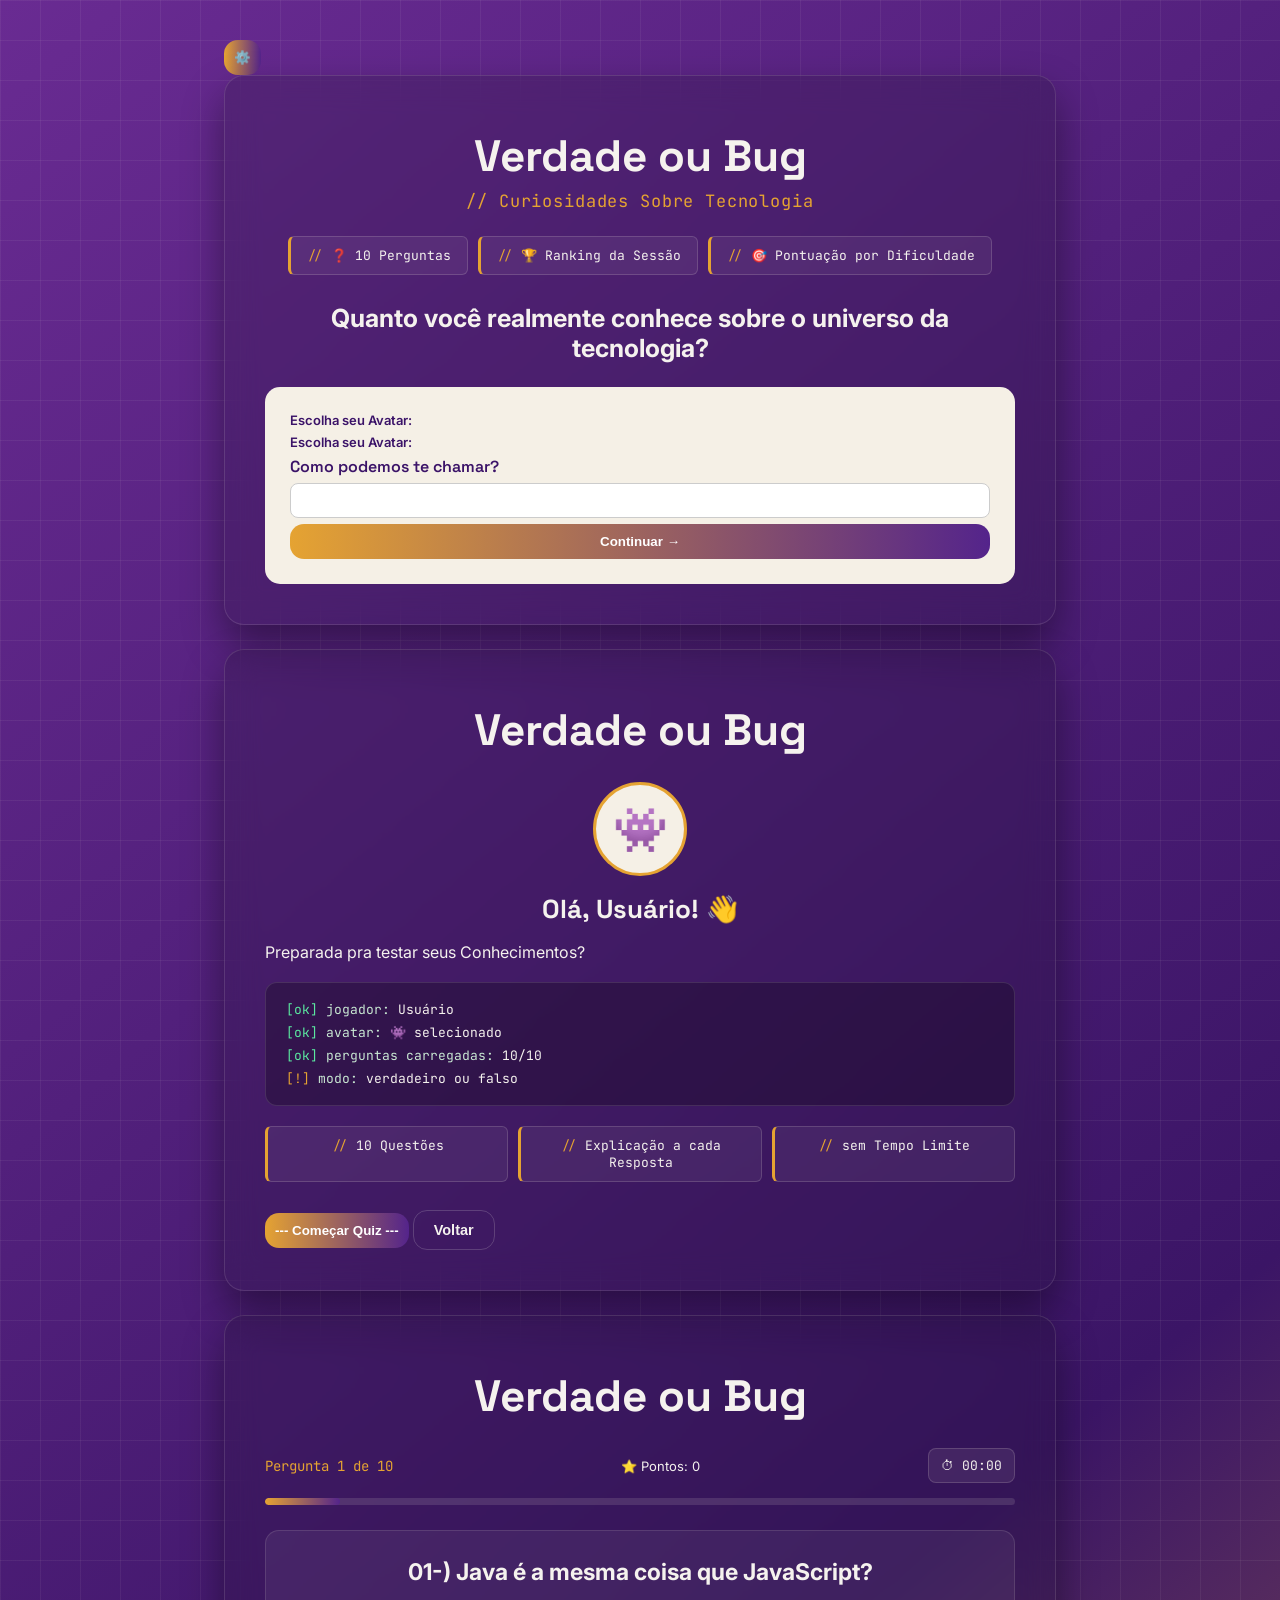
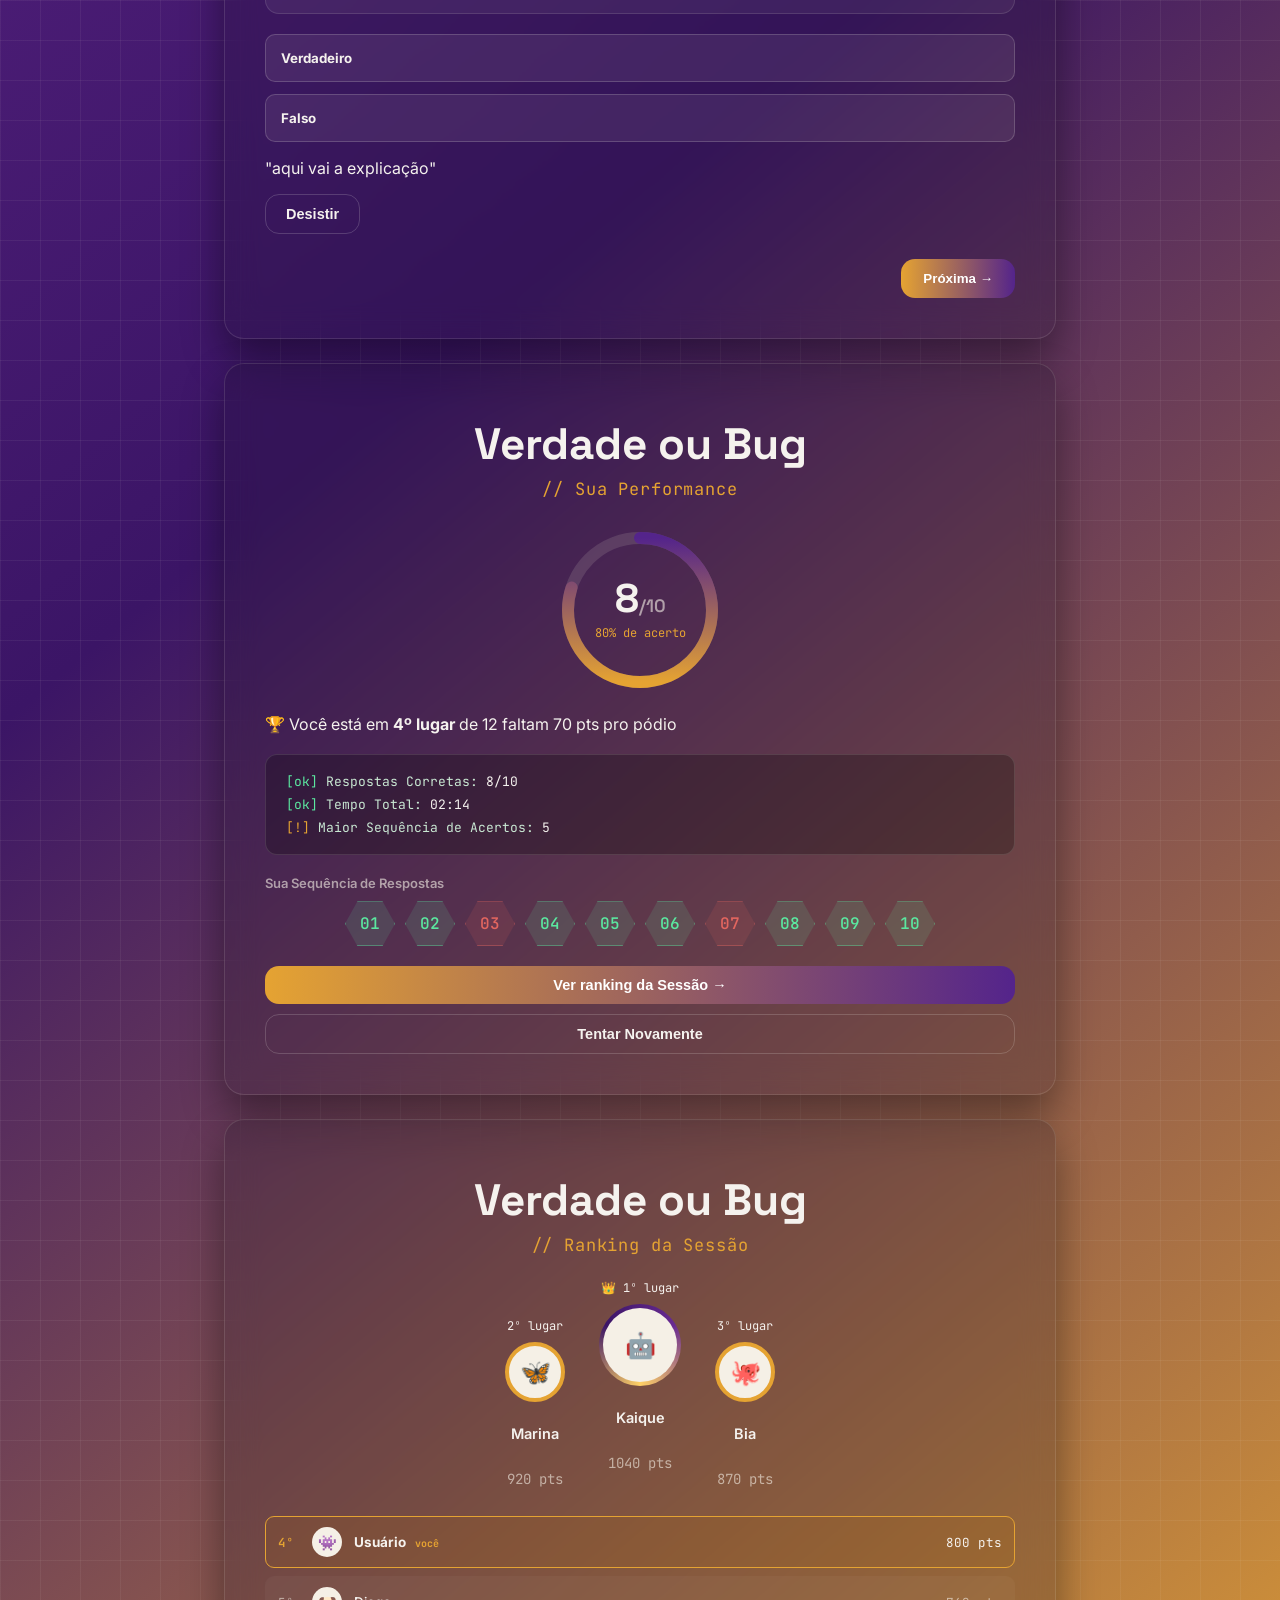
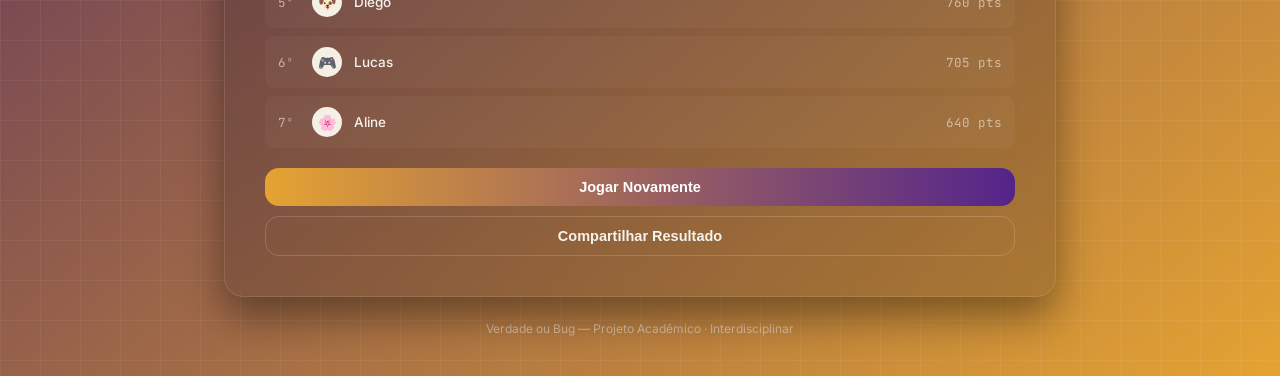
==== commit 875c2e26: "Rename trivia_1.0/index.html to index.html" ====
--- a/index.html
+++ b/index.html
@@ -4,14 +4,16 @@
     <meta charset="UTF-8">
     <meta name="viewport" content="width=device-width, initial-scale=1.0">
     <title>tech-trivia</title>
-    <link href="https://fonts.googleapis.com/css2?family=Space+Grotesk:wght@600;700&family=Inter:wght@400;500;600&display=swap" rel="stylesheet">
+    <link href="https://fonts.googleapis.com/css2?family=Space+Grotesk:wght@600;700&family=Inter:wght@400;500;600&display=swap&family=JetBrains+Mono:wght@400;600" rel="stylesheet">
     <link rel="stylesheet" href="style.css">
 </head>
 <body>
     <div class="app">
+        <button type="button" class="btn-tema" id="botao-tema" aria-label="Alternar para modo claro">⚙️</button>
         <section id="start-screen">
+            
         <header>
-            <span class="badge"> 💻 Tech Trivia</span>
+           
             <h1 class="logo">Verdade ou Bug</h1>
 <p class="tagline">// Curiosidades Sobre Tecnologia</p>
             
@@ -19,9 +21,10 @@
         </header>
 
         <ul class="lista-info">
-                 <li>❓ 10 perguntas</li>
-                 <li>⏱️~3 minutos</li>
-                 <li>🏆 Ranking da sessão</li>
+                 <li>❓ 10 Perguntas</li>
+                 <li>🏆 Ranking da Sessão</li>
+                 <li>🎯 Pontuação por Dificuldade</li>
+                 
                  </ul>
 
         <main>
@@ -30,23 +33,16 @@
         <div class="start-row">
             <form>
                 <div class="avatar-box">
-                            <span class="avatar-title">Escolha seu avatar:</span>
+                            <span class="avatar-title">Escolha seu Avatar:</span>
                             <div class="avatar-opcoes">
-                                <span class="avatar-item selecionado">👾</span>
-                                <span class="avatar-item">🚀</span>
-                                <span class="avatar-item">💻</span>
-                                <span class="avatar-item">🦋</span>
-                                <span class="avatar-item">🤖</span>
-                                <span class="avatar-item">🌸</span>
-                                <span class="avatar-item">🕹️</span>
-                                <span class="avatar-item">🐶</span>
-                                <span class="avatar-item">🎮</span>
-
+                                <span class="avatar-title">Escolha seu Avatar:</span>
+                            <div class="avatar-opcoes">
+                                <!-- Deixe vazio! O JavaScript vai preencher os ícones do Supabase aqui automaticamente -->
                             </div>
                         </div>
-                <label>Como podemos te chamar?</label>
-                <input type="text">
-                <button type="submit">Continuar...</button>
+                <label for="nome-jogador">Como podemos te chamar?</label>
+                <input type="text" id="nome-jogador" required>
+               <button type="submit">Continuar →</button>
             </form>
             
              </div>
@@ -55,7 +51,7 @@
 
     <section id="ready-screen">
         <header>
-            <span class="badge"> 💻 Tech Trivia</span>
+           
             <h1 class="logo">
               Verdade ou Bug
             </h1>
@@ -65,7 +61,7 @@
         <div class="avatar-grande">👾</div>
          
         <h2 class="saudacao">Olá, Usuário! 👋</h2>
-        <p class="subtitulo">Preparada pra testar seus conhecimentos?</p>
+        <p class="subtitulo">Preparada pra testar seus Conhecimentos?</p>
 
         <div class="terminal-box">
             <p><span class="ok">[ok]</span> jogador: <span class="destaque">Usuário</span></p>
@@ -74,13 +70,13 @@
             <p><span class="alerta">[!]</span> modo: <span class="destaque">verdadeiro ou falso</span></p>
         </div>
         <ul class="lista-info">
-            <li>10 questões</li>
-            <li>explicação a cada resposta</li>
-            <li>sem tempo limite</li>
+            <li>10 Questões</li>
+            <li>Explicação a cada Resposta</li>
+            <li>sem Tempo Limite</li>
         </ul>
-
-       
         <button type="submit">--- Começar Quiz ---</button>
+        <button type ="button" class="btn-secundario">Voltar</button>
+
     </section>
     
     <!-- ===================================================== -->
@@ -90,7 +86,7 @@
 
     <header>
 
-        <span class="badge">💻 Tech Trivia</span>
+       
 
         <h1 class="logo">
             Verdade ou Bug
@@ -128,23 +124,35 @@
 
     </div>
 
-    <!--  as alternativas da pergunta -->
-    <div class="alternativas">
-
-        <button class="alternativa">
-            Verdadeiro
-        </button>
-
-        <button class="alternativa">
-            Falso
-        </button>
-
-    </div>
-
-    <!--  um dos botoes para passar para a próxima pergunta -->
-    <button class="btn-proxima">
+    <!-- as alternativas da pergunta -->
+<div class="alternativas">
+
+    <button class="alternativa certa" type="button">
+        Verdadeiro
+    </button>
+
+    <button class="alternativa errada" type="button">
+        Falso
+    </button>
+
+</div>
+
+<!-- explicação que aparece depois de responder -->
+<p class="explicacao" id="explicacao">"aqui vai a explicação"</p>
+
+<!-- botões da parte inferior do quiz -->
+<div class="quiz-footer">
+
+    <button type="button" class="btn-secundario btn-desistir">
+        Desistir
+    </button>
+
+    <button type="button" class="btn-proxima">
         Próxima →
     </button>
+
+</div>
+
 
 </section>
 
@@ -154,9 +162,9 @@
 <section id="resultado-screen">
 
     <header>
-        <span class="badge">💻 Tech Trivia</span>
+        
         <h1 class="logo">Verdade ou Bug</h1>
-        <p class="tagline">// sua performance</p>
+        <p class="tagline">// Sua Performance</p>
     </header>
 
     <!-- anel de progresso com a pontuação final -->
@@ -179,17 +187,18 @@
         </div>
     </div>
 
-    <p class="nivel-badge">Boa, Usuário! <span class="tag-nivel">nível: debugger sênior</span></p>
+    <div class="ranking-banner">
+    <span class="ranking-posicao">🏆 Você está em <strong id="posicao">4º lugar</strong> de <span id="total">12</span></span>
+    <span class="ranking-falta">faltam <span id="pts-podio">70</span> pts pro pódio</span>
+</div>
 
     <div class="terminal-box">
-        <p><span class="ok">[ok]</span> respostas corretas: <span class="destaque">8/10</span></p>
-        <p><span class="ok">[ok]</span> tempo total: <span class="destaque">02:14</span></p>
-        <p><span class="alerta">[!]</span> maior sequência de acertos: <span class="destaque">5</span></p>
-        <p><span class="erro">[x]</span> erros nas perguntas: <span class="destaque">03, 07</span></p>
-    </div>
-
-
-    <p class="qlist-titulo">Sua sequência de respostas</p>
+        <p><span class="ok">[ok]</span> Respostas Corretas: <span class="destaque">8/10</span></p>
+        <p><span class="ok">[ok]</span> Tempo Total: <span class="destaque">02:14</span></p>
+        <p><span class="alerta">[!]</span> Maior Sequência de Acertos: <span class="destaque">5</span></p>
+    </div>
+
+    <p class="qlist-titulo">Sua Sequência de Respostas</p>
     <div class="qlist">
         <span class="qitem acerto">01</span>
         <span class="qitem acerto">02</span>
@@ -204,8 +213,8 @@
     </div>
 
     <div class="botoes-resultado">
-        <button type="button" class="btn-primario">Ver ranking da sessão →</button>
-        <button type="button" class="btn-secundario">Jogar novamente</button>
+        <button type="button" class="btn-primario">Ver ranking da Sessão →</button>
+        <button type="button" class="btn-secundario">Tentar Novamente</button>
     </div>
 
 </section>
@@ -216,9 +225,9 @@
 <section id="ranking-screen">
 
     <header>
-        <span class="badge">💻 Tech Trivia</span>
+    
         <h1 class="logo">Verdade ou Bug</h1>
-        <p class="tagline">// Ranking da sessão</p>
+        <p class="tagline">// Ranking da Sessão</p>
     </header>
 
     <!-- pódio com os 3 primeiros colocados -->
@@ -276,8 +285,8 @@
     </div>
 
     <div class="botoes-resultado">
-        <button type="button" class="btn-primario">Jogar novamente</button>
-        <button type="button" class="btn-secundario">Compartilhar resultado</button>
+        <button type="button" class="btn-primario">Jogar Novamente</button>
+        <button type="button" class="btn-secundario">Compartilhar Resultado</button>
     </div>
 
 </section>
@@ -287,7 +296,11 @@
         </footer>
 
     </div>
+     <!-- Alteração feita por: Marcelo Ludin -->
+    <!-- inserindo js arquivo -->
+     <!-- Correção feita por: Marcelo Ludin — a tag do script estava comentada e nenhum botão funcionava -->
+    <!-- Correção feita por: Marcelo Ludin — tag do script reativada (estava comentada de novo) -->
+    <script src="interatividade.js"></script> 
 </body>
 </html>
 
->
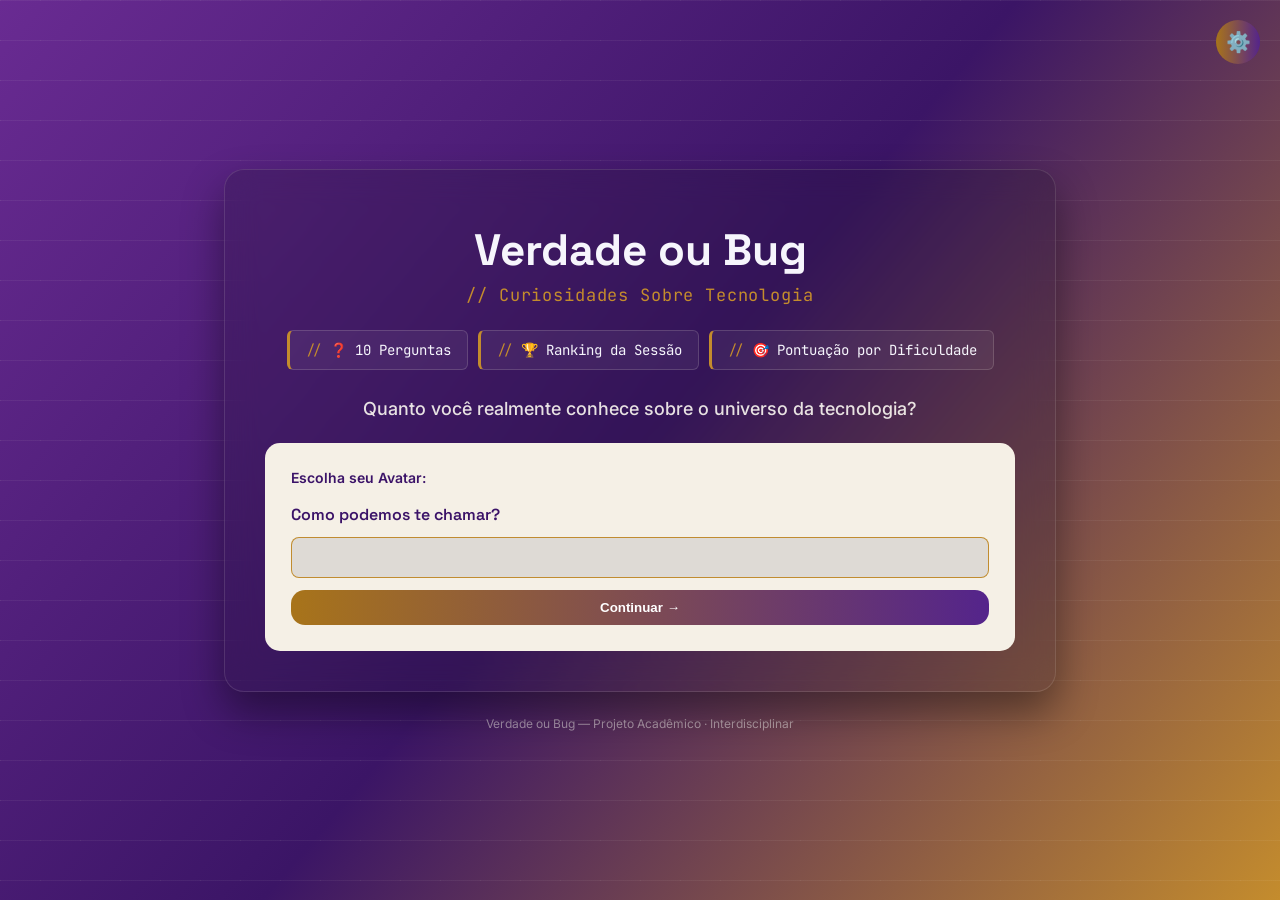
==== commit 599f3305: "painel de configurações e correções nos avatares - Corrige layout dos avatares (grade responsiva, se" ====
--- a/index.html
+++ b/index.html
@@ -9,7 +9,48 @@
 </head>
 <body>
     <div class="app">
-        <button type="button" class="btn-tema" id="botao-tema" aria-label="Alternar para modo claro">⚙️</button>
+        <button type="button" class="btn-tema" id="botao-tema"
+        aria-label="Abrir configurações" aria-expanded="false" aria-controls="painel-config">⚙️</button>
+
+<div class="config-overlay" id="config-overlay" hidden></div>
+
+<div class="config-painel" id="painel-config" role="dialog" aria-label="Configurações" hidden>
+    <div class="config-topo">
+        <h3>⚙️ Configurações</h3>
+        <button type="button" class="config-fechar" id="config-fechar" aria-label="Fechar configurações">✕</button>
+    </div>
+
+    <div class="config-grupo">
+        <span class="config-titulo">Tema</span>
+        <div class="config-linha">
+            <button type="button" class="config-opcao" data-tema="escuro">🌙 Escuro</button>
+            <button type="button" class="config-opcao" data-tema="claro">☀️ Claro</button>
+        </div>
+        <small class="config-aviso" id="aviso-contraste" hidden>O alto contraste está ativo e sobrepõe o tema.</small>
+    </div>
+
+    <div class="config-grupo">
+        <span class="config-titulo">Tamanho do texto</span>
+        <div class="config-linha">
+            <button type="button" class="config-opcao" id="texto-menos" aria-label="Diminuir texto">A−</button>
+            <span class="config-valor" id="texto-valor">100%</span>
+            <button type="button" class="config-opcao" id="texto-mais" aria-label="Aumentar texto">A+</button>
+        </div>
+    </div>
+
+    <div class="config-grupo">
+        <label class="config-switch">
+            <span>Alto contraste</span>
+            <input type="checkbox" id="cfg-contraste">
+        </label>
+        <label class="config-switch">
+            <span>Fonte mais legível</span>
+            <input type="checkbox" id="cfg-fonte">
+        </label>
+    </div>
+
+    <button type="button" class="config-opcao config-reset" id="config-reset">Restaurar padrão</button>
+</div>
         <section id="start-screen">
             
         <header>
@@ -33,13 +74,11 @@
         <div class="start-row">
             <form>
                 <div class="avatar-box">
-                            <span class="avatar-title">Escolha seu Avatar:</span>
-                            <div class="avatar-opcoes">
-                                <span class="avatar-title">Escolha seu Avatar:</span>
-                            <div class="avatar-opcoes">
-                                <!-- Deixe vazio! O JavaScript vai preencher os ícones do Supabase aqui automaticamente -->
-                            </div>
-                        </div>
+                    <span class="avatar-title">Escolha seu Avatar:</span>
+                    <div class="avatar-opcoes">
+                     <!-- Deixe vazio! O JavaScript vai preencher os ícones do Supabase aqui automaticamente -->
+                    </div>
+        </div>
                 <label for="nome-jogador">Como podemos te chamar?</label>
                 <input type="text" id="nome-jogador" required>
                <button type="submit">Continuar →</button>
--- a/style.css
+++ b/style.css
@@ -1,12 +1,24 @@
-
-/* variaveis de cor do site por inteiro */
+/* 1. Variáveis de cor
+   2. Base da página (fundo, reset)
+   3. Estrutura geral / compartilhado entre telas
+
+/* ================================================================
+   1. VARIÁVEIS DE COR
+   ================================================================ */
+ 
 :root {
-    --cor-ambar: #e5a332;
+    --cor-ambar: #c48c2d;
     --cor-violeta: #692b92;
     --cor-mediado: #3b1566;
-    --cor-texto: #f5f2ee;
-}
-
+    --cor-texto: #f6f5fc;
+    --cor-texto-secundario: #3b1368;
+    --cor-resposta-usuario: #222120;
+}
+
+/* ================================================================
+   2. BASE DA PÁGINA
+   ================================================================ */
+   
 /* ===== fundo da pagina ===== (a tela inteira atras de tudo)
  degrade colorido, grade quadriculada, centraliza tudo no meio da pagina*/
 body {
@@ -15,8 +27,8 @@
   font-family: 'Inter', sans-serif;
   background: 
      linear-gradient(rgba(245, 240, 230, 0.06) 1px, transparent 1px),
-     linear-gradient(90deg, rgba(245, 240, 230, 0.06) 1px, transparent 1px),
-     linear-gradient(140deg, var(--cor-violeta), var(--cor-mediado), var(--cor-ambar));
+     linear-gradient(120deg, rgba(245, 240, 230, 0.06) 1px, transparent 1px),
+     linear-gradient(130deg, var(--cor-violeta), var(--cor-mediado), var(--cor-ambar));
   background-size: 40px 40px, 40px 40px, cover;
   color: var(--cor-texto);
 
@@ -25,132 +37,20 @@
   align-items: center;
 }
 
-/* ==== card claro do formulario ==========
-   (a caixa bege onde ficam o avatar, o campo de nome e o botão de começar)*/
-form {
-    background-color: #F5F0E6;
-    padding: 25px;
-    border-radius: 15px;
-    display: flex;
-    flex-direction: column;
-    gap: 12px;
-}
-/* ====== bloco seletor de avatar ======*/
-/* onde junta o texto "escolha seu avatar" com a fileira dos icones */
-.avatar-box {
-    display: flex;
-    flex-direction: column;
-    gap: 6px;
-}
-/* texto "Escolha seu avatar:" */
-.avatar-title {
-    font-size: 13px;
-    color: #3b1368;
-    font-weight: 600;
-}
-/* ===== fileira dos icones do avatar ======
-  (o grupo inteiro ) */
-.avatar-opcoes {
-    display: flex;
-    gap: 8px;
-}
-
-/* editor de ====== cada icone de avatar individualmente ====
-   (o quadradinho ao redor do emogi) */
-.avatar-item {
-    font-size: 20px;
-    padding: 6px 10px;
-    background: #e9e2d5;
-    border: 2px solid transparent;
-    border-radius: 8px;
-    cursor: pointer;
-    transition: 0.2s;
-    user-select: none;
-}
-/* movimento do icone do avatar quando esta selecionado 
-   ou quando o mouse passa por cima */
-.avatar-item.selecionado, 
-.avatar-item:hover {
-    border-color: var(--cor-ambar);
-    background: #ffffff;
-}
-/* O texto "Como podemos te chamar?" */
-label {
-    color: #3b1368;
-    font-family: 'Space Grotesk', sans-serif;
-    font-weight: 600;
-}
-/* campo onde o usuario digita o nome */
-input{
-    padding: 9px;
-    border-radius: 8px; 
-    border: 1px solid #ccc;
-}
-
-/* campo do nome quando esta selecionado */
-input:focus{
-    outline: none;
-    border-color: #3b1368;
-    box-shadow: 0 0 5px rgba(69, 19, 104, 0.4);
-}
-
-
-/* controla o espaçamento acima do formulario */
-.start-row {
-    display: flex;
-    gap: 24px;
-    align-items: stretch;
-    margin-top: 24px;
-    flex-wrap: wrap;
-}
-
-/* O formulário dentro do .start-row — hoje sem efeito visível
-   (só passaria a fazer diferença se outro item fosse colocado
-   do lado dele nessa mesma linha) */
-.start-row form {
-    flex: 2;
-}
-
-/* =============================================================
-   fileira dos bagdes  ("// 10 perguntas", "// ~3 minutos" etc)
-   =============================================================*/
-
-/* edição de temanho, centralização e espaços no bagdes */
-.lista-info {
-    list-style: none;
-    margin: 0 0 28px 0;
-    padding: 0;
-    display: flex;
-    flex-direction: row;
-    justify-content: center;
-    flex-wrap: wrap;
-    gap: 10px;
-}
-/* ===== cores, tamanho e fonte das caixinhas dos badges individualmente */
-
-.lista-info li {
-    background-color: rgba(245, 240, 230, 0.06);
-    border: 1px solid rgba(245, 240, 230, 0.16);
-    border-left: 3px solid var(--cor-ambar);
-    padding: 10px 16px;
-    border-radius: 6px;
-    font-family: 'JetBrains Mono', monospace;
-    font-size: 13px;
-    color: var(--cor-texto);
-}
-
-/* "//" que aparece na frente do texto de cada badge */
-.lista-info li::before {
-    content: "// ";
-    color: var(--cor-ambar);
-}
+/* ================================================================
+   3. ESTRUTURA GERAL / COMPARTILHADO ENTRE TELAS  (tudo que aparece em mais de uma tela fica aqui)
+   ================================================================ */
 
 /* controle de largura maxima e centralização dos conteudos da tela inteira */
 .app {
+    width: 100%;                /* ocupa a largura toda, sem encolher pelo conteúdo */
     max-width: 1000px;
     margin: 0 auto;
     padding: 40px 24px;
-}
+    box-sizing: border-box; 
+}
+    
+
 
  /* quadrado de fundo semi-trasnparente com efeito borrado
     usados nas telas onde fica o conteudo */
@@ -196,6 +96,172 @@
     text-align: center;
 }
 
+/* linha "// Curiosidades Sobre Tecnologia" / "// Sua Performance" etc,
+   usada no cabeçalho de várias telas */
+.tagline {
+    font-family: 'JetBrains Mono', monospace;
+    font-size: 17px;
+    letter-spacing: 0.05em;
+    color: var(--cor-ambar);
+    text-align: center;
+    margin: 0 0 20px 0;
+}
+
+/* =============================================================
+   fileira dos bagdes  ("// 10 perguntas", "// ~3 minutos" etc)
+   usada na tela de início e na tela "pronto pra começar"
+   =============================================================*/
+
+/* ==== card claro do formulario ==========
+   (a caixa bege onde ficam o avatar, o campo de nome e o botão de começar)*/
+form {
+    background-color: #F5F0E6;
+    border: 1px solid rgba(245, 240, 230, 0.16);
+    padding: 25px;
+    border-radius: 15px;
+    display: flex;
+    flex-direction: column;
+    gap: 12px;
+}
+/* ====== bloco seletor de avatar ======*/
+/* onde junta o texto "escolha seu avatar" com a fileira dos icones */
+.avatar-box {
+    display: flex;
+    flex-direction: column;
+    gap: 6px;
+}
+/* texto "Escolha seu avatar:" */
+.avatar-title {
+    font-size: 14px;
+    color: var(--cor-texto-secundario);
+    font-weight: 600;
+}
+/* ===== fileira dos icones do avatar ======
+  (o grupo inteiro ) */
+.avatar-opcoes {
+    display: grid;
+    grid-template-columns: repeat(auto-fit, minmax(64px, 1fr));
+    gap: 10px;
+}
+
+/* editor de ====== cada icone de avatar individualmente ====
+   (o quadradinho ao redor do emogi) */
+.avatar-item {
+    font-size: 20px;
+    padding: 0;       
+    background: transparent;
+    border: 2px solid transparent;
+    border-radius: 8px;
+    cursor: pointer;
+    transition: 0.2s;
+    user-select: none;
+    display: flex;             
+    align-items: center;        
+    justify-content: center;
+    overflow: hidden;    
+}
+/* movimento do icone do avatar quando esta selecionado 
+   ou quando o mouse passa por cima */
+.avatar-item.selecionado, 
+.avatar-item:hover {
+    border-color: var(--cor-ambar);
+    background: #ffffff;
+}
+/* O texto "Como podemos te chamar?" */
+label {
+    color: var(--cor-texto-secundario);
+    font-family: 'Space Grotesk', sans-serif;
+    font-weight: 600;
+}
+input {
+    padding: 10px 12px;
+    border-radius: 8px;
+    border: 1px solid rgba(190, 130, 26, 0.877);
+    background: rgba(197, 195, 195, 0.473);
+    color: var(--cor-resposta-usuario);
+    font-family: 'Inter', sans-serif;
+    font-size: 15px;
+}
+
+input::placeholder {
+    color: rgba(199, 199, 196, 0.575);
+}
+
+input:focus {
+    outline: 2px solid var(--cor-ambar);
+    outline-offset: 2px;
+    border-color: var(--cor-ambar);
+}
+
+
+/* controla o espaçamento acima do formulario */
+.start-row {
+    display: flex;
+    gap: 24px;
+    align-items: stretch;
+    margin-top: 24px;
+    flex-wrap: wrap;
+}
+
+/* O formulário dentro do .start-row — hoje sem efeito visível
+   (só passaria a fazer diferença se outro item fosse colocado
+   do lado dele nessa mesma linha) */
+.start-row form {
+    flex: 2;
+}
+
+/* =============================================================
+   fileira dos bagdes  ("// 10 perguntas", "// ~3 minutos" etc)
+   =============================================================*/
+
+/* edição de temanho, centralização e espaços no bagdes */
+.lista-info {
+    list-style: none;
+    margin: 0 0 28px 0;
+    padding: 0;
+    display: flex;
+    flex-direction: row;
+    justify-content: center;
+    flex-wrap: wrap;
+    gap: 10px;
+}
+/* ===== cores, tamanho e fonte das caixinhas dos badges individualmente */
+
+.lista-info li {
+    background-color: rgba(245, 240, 230, 0.06);
+    border: 1px solid rgba(245, 240, 230, 0.16);
+    border-left: 3px solid var(--cor-ambar);
+    padding: 10px 16px;
+    border-radius: 6px;
+    font-family: 'JetBrains Mono', monospace;
+    color: var(--cor-texto);
+    display: flex;
+    align-items: center;
+    gap: 8px;
+    font-size: 14px;         
+
+}
+
+/* "//" que aparece na frente do texto de cada badge */
+.lista-info li::before {
+    content: "// ";
+    color: var(--cor-ambar);
+}
+
+/* ícones usados dentro dos badges e outras caixinhas */
+.icone {
+    width: 16px;
+    height: 16px;
+    color: var(--cor-ambar);
+    flex-shrink: 0;
+}
+
+#start-screen main h2 {
+    font-size: 18px;
+    font-weight: 500;
+    color: rgba(247, 244, 239, 0.918);
+}
+
 /* ====== o rodapé (legenda "Projeto Acadêmico") ==== */
 footer {
     text-align: center;
@@ -221,6 +287,13 @@
     justify-content: center;   /* centraliza o emoji horizontalmente */
     font-size: 44px;
     margin: 0 auto 16px auto;  /* centraliza o círculo na tela, com espaço embaixo */
+    overflow: hidden; 
+}
+
+.avatar-item img {
+    display: block;
+    flex-shrink: 0;
+    object-fit: cover;
 }
 
 /* texto "ola, usuario"  */
@@ -266,7 +339,7 @@
 }
 /* as palavras em destaque depois dos dois pontos no terminal */
 .destaque {
-    color: var(--cor-texto);
+    color: #f5f2ee;
 }
 
 /* caixa onde aparece a pergunta */
@@ -377,15 +450,6 @@
     border-radius: 10px;
 }
 
-.tagline {
-    font-family: 'JetBrains Mono', monospace;
-    font-size: 17px;
-    letter-spacing: 0.05em;
-    color: var(--cor-ambar);
-    text-align: center;
-    margin: 0 0 20px 0;
-}
-
 #ready-screen .lista-info {
     justify-content: space-between;
 }
@@ -402,6 +466,7 @@
     background: linear-gradient(90deg, var(--cor-ambar), #54248b);
     color: white;
     font-weight: bold;
+    cursor: pointer;
     transition: transform 0.2s ease, box-shadow 0.2s ease;
 }
 
@@ -494,29 +559,32 @@
     margin-top: 6px;
 }
 
-/* linha "Boa, Usuário!" junto com o selo do nível — fica centralizada
-   embaixo do anel de pontuação */
-.nivel-badge {
+/* banner de posição no ranking — fica embaixo do anel de pontuação */
+.ranking-banner {
     display: flex;
     flex-wrap: wrap;
-    align-items: center;
-    justify-content: center;
-    gap: 8px;
+    justify-content: space-between;
+    align-items: center;
+    gap: 6px 12px;
+    padding: 12px 16px;
+    margin: 0 0 20px 0;
+    border: 1px solid var(--cor-ambar);
+    border-radius: 12px;
+    background: rgba(229, 163, 50, 0.08);
     font-size: 16px;
     font-weight: 600;
     color: var(--cor-texto);
-    margin: 0 0 20px 0;
-    text-align: center;
-}
-/* o "selinho" laranja com o nível alcançado (ex: "nível: debugger sênior") */
-.tag-nivel {
+}
+
+.ranking-posicao strong {
+    color: var(--cor-ambar);
+}
+
+.ranking-falta {
     font-family: 'JetBrains Mono', monospace;
-    font-size: 14px;
-    font-weight: 600;
-    color: #3bd6c2;
-    padding: 2px 8px;
-    border-radius: 100px;
-    margin-left: 3px;
+    font-size: 12px;
+    font-weight: 400;
+    color: rgba(245, 240, 230, 0.6);
 }
 
 /* cor vermelha da palavra [x] no terminal — usada pra marcar erro,
@@ -592,8 +660,8 @@
 /* o botão principal de cada tela final (ex: "Ver ranking", "Jogar
    novamente") — usa o mesmo degradê do botão "Começar Quiz" */
 .btn-primario {
-    background: linear-gradient(90deg, var(--cor-ambar), #54248b);
-    color: #fff;
+   background: linear-gradient(90deg, var(--cor-ambar), var(--cor-violeta));
+   color: #fff;
 }
 
 /* o botão secundário, mais discreto — só contorno, sem preenchimento,
@@ -614,15 +682,15 @@
     display: flex;
     align-items: flex-end;
     justify-content: center;
-    gap: 10px;
-    margin: 8px 0 24px 0;
+    gap: 24px;
+    margin: 8px 0 32px 0;
 }
 
 /* O anel giratório dourado — só existe ao redor do avatar
    que estiver dentro dele (ou seja, só o 1º lugar) */
 .avatar-anel-ouro {
-    width: 74px;
-    height: 74px;
+    width: 120px;
+    height: 120px;
     border-radius: 50%;
     background: conic-gradient(from 180deg, #ffd166, var(--cor-mediado), var(--cor-violeta), #ffd166);
     padding: 4px;
@@ -639,19 +707,20 @@
     height: 100%;
     margin: 0;
     border: none;
+    font-size: 56px;
 }
 
 
 /* o círculo bege com o emoji do jogador, em cima de cada coluna
    do pódio */
 .podio-avatar {
-    width: 52px;
-    height: 52px;
+    width: 84px;
+    height: 84px;
     border-radius: 50%;
     display: flex;
     align-items: center;
     justify-content: center;
-    font-size: 25px;
+    font-size: 40px;
     background: #F5F0E6;
     border: 4px solid var(--cor-ambar);
     margin-bottom: 8px;
@@ -660,7 +729,7 @@
 
 /* nome do jogador embaixo do avatar, no pódio */
 .podio-nome {
-    font-size: 14.5px;
+    font-size: 17px;
     font-weight: 600;
     color: var(--cor-texto);
 }
@@ -668,7 +737,7 @@
 /* pontuação do jogador, entre o nome e a barra colorida */
 .podio-pontos {
     font-family: 'JetBrains Mono', monospace;
-    font-size: 14px;
+    font-size: 15px;
     color: rgba(245, 240, 230, 0.6);
     margin-bottom: 4px;
 }
@@ -688,13 +757,13 @@
     display: flex;
     flex-direction: column;
     align-items: center;
-    width: 95px;
+    width: 120px;
 }
 
 /* texto "1º lugar", "2º lugar", "👑 1º lugar" acima do avatar */
 .podio-label {
     font-family: 'JetBrains Mono', monospace;
-    font-size: 12px;
+    font-size: 14px;
     color: var(--cor-texto);
     margin: 0 0 8px 0;
 }
@@ -702,7 +771,7 @@
 /* deixa o card do 1º lugar um pouco mais alto que os outros dois,
    já que ele não tem mais a "barra" de degrau colorida */
 .podio-card.primeiro {
-    margin-bottom: 16px;
+    margin-bottom: 24px;
 }
 
 
@@ -785,4 +854,575 @@
    dos outros, que ficam num tom mais apagado */
 .rank-linha.voce .rank-pontos {
     color: var(--cor-texto);
+}
+#quiz-screen .quiz-footer {
+    display: flex;
+    justify-content: space-between;
+    align-items: center;
+    margin-top: 22px;
+    gap: 15px;
+}
+
+#quiz-screen .btn-desistir {
+    margin: 0;
+}
+
+#quiz-screen .btn-proxima {
+    margin: 0;
+}
+/* caixa da explicação que aparece depois de responder */
+.explicacao {
+    margin: 16px 0 0 0;
+    padding: 14px 16px;
+    border-left: 3px solid var(--cor-ambar);
+    border-radius: 8px;
+    background: rgba(245, 240, 230, 0.06);
+    font-size: 14px;
+    line-height: 1.5;
+}
+
+/* alternativa que o jogador acertou */
+.alternativa.certa {
+    border-color: #5be8a0;
+    background: rgba(91, 232, 160, 0.12);
+}
+
+/* alternativa que o jogador errou */
+.alternativa.errada {
+    border-color: #e2665f;
+    background: rgba(226, 102, 95, 0.12);
+}
+
+/* alternativa travada depois de responder */
+.alternativa:disabled {
+    cursor: default;
+    transform: none;
+}
+
+/* botão fixo de trocar tema, sempre visível no canto, em qualquer tela */
+.btn-tema {
+    position: fixed;
+    top: 20px;
+    right: 20px;
+    width: 44px;
+    height: 44px;
+    border-radius: 50%;
+    backdrop-filter: blur(10px);
+    font-size: 20px;
+    padding: 0;
+    display: flex;
+    align-items: center;
+    justify-content: center;
+    z-index: 100;
+}
+
+
+/* ============================================================
+   MODO CLARO — só entra em ação quando o JS adicionar a classe
+   "tema-claro" no <body>.
+   ============================================================ */
+
+/* 1. Redefine as variáveis principais — isso sozinho já muda
+   a cor de boa parte dos textos do site (h1, h2, saudação,
+   números do anel, nomes do ranking, etc), porque eles usam
+   var(--cor-texto) */
+body.tema-claro {
+    --cor-texto: #3b1368;
+}
+
+/* 2. Fundo da página inteira */
+body.tema-claro {
+    background:
+        linear-gradient(rgba(59, 21, 104, 0.05) 1px, transparent 1px),
+        linear-gradient(90deg, rgba(71, 19, 134, 0.05) 1px, transparent 1px),
+        linear-gradient(140deg, #524091, #5b3894, #cf9e4f);
+    background-size: 40px 40px, 40px 40px, cover;
+}
+
+/* 3. Os cards de vidro de cada tela — viram um degradê
+   bege/lilás claro, não branco liso */
+body.tema-claro #start-screen,
+body.tema-claro #ready-screen,
+body.tema-claro #quiz-screen,
+body.tema-claro #resultado-screen,
+body.tema-claro #ranking-screen {
+    background: linear-gradient(160deg, rgba(142, 156, 226, 0.92), rgba(248, 226, 164, 0.88));
+    border: 1px solid rgba(98, 56, 153, 0.212);
+    box-shadow: 0 20px 40px rgba(86, 78, 97, 0.219);
+}
+
+/* 4. A pergunta pequena da tela 1 (ela tinha cor própria,
+   não usava variável, então precisa de ajuste manual) */
+body.tema-claro #start-screen main h2 {
+    color: rgba(49, 14, 92, 0.85);
+}
+
+/* 5. Rodapé */
+body.tema-claro footer p {
+    color: rgba(24, 7, 44, 0.788);
+}
+
+/* 6. Badges "// 10 perguntas" etc */
+body.tema-claro .lista-info li {
+    background-color: rgba(41, 13, 77, 0.05);
+    border-color: rgba(75, 57, 18, 0.16);
+}
+
+/* 7. Caixa da pergunta, no quiz */
+body.tema-claro .pergunta-box {
+    background: rgba(59, 21, 104, 0.04);
+    border-color: rgba(59, 21, 104, 0.12);
+}
+
+/* 8. Botões de alternativa (Verdadeiro/Falso) */
+body.tema-claro .alternativa {
+    background: rgba(59, 21, 104, 0.05);
+    border-color: rgba(59, 21, 104, 0.15);
+}
+
+/* 9. Caixa de explicação, depois de responder */
+body.tema-claro .explicacao {
+    background: rgba(59, 21, 104, 0.04);
+}
+
+/* 10. Cronômetro */
+body.tema-claro .cronometro {
+    background: rgba(59, 21, 104, 0.05);
+    border-color: rgba(59, 21, 104, 0.15);
+}
+
+/* 11. Trilho vazio da barra de progresso */
+body.tema-claro .progresso-container {
+    background: rgba(59, 21, 104, 0.1);
+}
+
+/* 12. Linhas da lista de ranking (4º colocado em diante) */
+body.tema-claro .rank-linha {
+    background: rgba(42, 12, 78, 0.164);
+}
+
+/* 13. Hexágonos de acerto/erro — cores mais escuras,
+   pra continuar legível em fundo claro */
+body.tema-claro .qitem.acerto {
+    background: rgba(25, 122, 74, 0.12);
+    border-color: rgba(26, 133, 79, 0.4);
+    color: #177546;
+}
+body.tema-claro .qitem.erro {
+    background: rgba(201, 74, 64, 0.12);
+    border-color: rgba(201, 74, 64, 0.4);
+    color: #942d25;
+}
+
+/* 14. Botão de tema, versão clara */
+body.tema-claro .btn-tema {
+    background: rgba(41, 29, 29, 0.6);
+    border-color: rgba(59, 21, 104, 0.2);
+}
+/* ===== MODO CLARO: versão 2 (contraste + cores) ===== */
+
+/* botões: âmbar mais escuro pra o texto branco ler bem (vale pros dois modos) */
+button { background: linear-gradient(90deg, #a8741a, #54248b); }
+.btn-primario { background: linear-gradient(90deg, #a8741a, var(--cor-violeta)); }
+.btn-secundario { background: transparent; }
+
+/* placeholder legível (vale pros dois modos) */
+input::placeholder { color: rgba(59, 19, 104, 0.45); }
+
+/* fundo da página */
+body.tema-claro {
+    background:
+        linear-gradient(rgba(59, 21, 104, 0.05) 1px, transparent 1px),
+        linear-gradient(90deg, rgba(71, 19, 134, 0.05) 1px, transparent 1px),
+        linear-gradient(140deg, #5856ee, #bf6bf0, #f0b944);
+    background-size: 40px 40px, 40px 40px, cover;
+}
+
+/* cards das telas */
+body.tema-claro #start-screen,
+body.tema-claro #ready-screen,
+body.tema-claro #quiz-screen,
+body.tema-claro #resultado-screen,
+body.tema-claro #ranking-screen {
+    background: linear-gradient(50deg, rgb(232, 193, 255), rgb(241, 225, 184));
+    border: 0,5px solid rgba(63, 19, 92, 0.4);
+    box-shadow:
+        0 20px 40px rgba(88, 17, 146, 0.932),
+        0 0 0 6px rgba(255, 255, 255, 0.452);
+    
+}
+
+/* botão de tema */
+body.tema-claro .btn-tema {
+    background: #fbf7ee;
+    border: 1px solid rgba(27, 21, 104, 0.3);
+}
+
+/* textos que usavam âmbar claro: versão mais escura pra ter contraste */
+body.tema-claro .tagline,
+body.tema-claro .contador-pergunta,
+body.tema-claro .anel-percentual,
+body.tema-claro .tag-voce,
+body.tema-claro .lista-info li::before,
+body.tema-claro .rank-linha.voce .rank-posicao,
+body.tema-claro .ranking-posicao strong {
+    color: #8a5a00;
+}
+
+/* terminal */
+body.tema-claro .terminal-box {
+    background: rgba(58, 21, 104, 0.096);
+    border-color: rgba(58, 21, 104, 0.253);
+}
+body.tema-claro .terminal-box p { color: #3b1368; }
+body.tema-claro .ok { color: #177546; }
+body.tema-claro .alerta { color: #8a5a00; }
+body.tema-claro .destaque { color: #1d0a38; }
+
+/* textos secundários (antes eram branco translúcido) */
+body.tema-claro .podio-pontos,
+body.tema-claro .rank-pontos,
+body.tema-claro .rank-posicao,
+body.tema-claro .qlist-titulo,
+body.tema-claro .ranking-falta,
+body.tema-claro .anel-pontos small {
+    color: rgba(59, 19, 104, 0.75);
+}
+body.tema-claro .rank-linha.voce .rank-pontos { color: var(--cor-texto); }
+
+/* anel, banner e linha "você" */
+body.tema-claro .anel-trilha { stroke: rgba(59, 21, 104, 0.15); }
+body.tema-claro .ranking-banner { background: rgba(196, 140, 45, 0.15); }
+body.tema-claro .rank-linha.voce { background: rgba(196, 140, 45, 0.18); }
+
+/* botão secundário */
+body.tema-claro .btn-secundario { border-color: rgba(59, 21, 104, 0.35); }
+/* hexágonos mais definidos */
+body.tema-claro .qitem.acerto {
+    background: rgba(25, 122, 74, 0.22);
+    border-color: rgba(26, 133, 79, 0.6);
+    color: #0f5c35;
+}
+body.tema-claro .qitem.erro {
+    background: rgba(201, 74, 64, 0.22);
+    border-color: rgba(201, 74, 64, 0.6);
+    color: #7a1f19;
+}
+
+/* formulário destacado do card */
+body.tema-claro form {
+    border: 1px solid rgba(58, 21, 104, 0.438);
+    box-shadow: 0 6px 18px rgba(58, 21, 104, 0.247);
+}
+
+/* feedback das alternativas */
+body.tema-claro .alternativa.certa {
+    background: rgba(25, 122, 74, 0.22);
+    border-color: #177546;
+}
+body.tema-claro .alternativa.errada {
+    background: rgba(201, 74, 64, 0.22);
+    border-color: #c94a40;
+}
+
+/* ============================================================
+   PAINEL DE CONFIGURAÇÕES
+   ============================================================ */
+
+.config-overlay {
+    position: fixed;
+    inset: 0;
+    background: rgba(0, 0, 0, 0.35);
+    z-index: 150;
+}
+
+.config-painel {
+    position: fixed;
+    top: 74px;
+    right: 20px;
+    width: 300px;
+    max-width: calc(100vw - 40px);
+    max-height: calc(100vh - 100px);
+    overflow-y: auto;
+    padding: 18px;
+    border-radius: 16px;
+    background: #1c1230;
+    color: #f6f5fc;
+    border: 1px solid rgba(245, 240, 230, 0.2);
+    box-shadow: 0 20px 40px rgba(0, 0, 0, 0.5);
+    z-index: 200;
+    display: flex;
+    flex-direction: column;
+    gap: 16px;
+    box-sizing: border-box;
+}
+
+.config-painel[hidden],
+.config-overlay[hidden] {
+    display: none;
+}
+
+.config-topo {
+    display: flex;
+    justify-content: space-between;
+    align-items: center;
+}
+
+.config-topo h3 {
+    margin: 0;
+    font-family: 'Space Grotesk', sans-serif;
+    font-size: 18px;
+}
+
+.config-fechar {
+    width: 32px;
+    height: 32px;
+    padding: 0;
+    border-radius: 50%;
+    background: transparent;
+    border: 1px solid rgba(245, 240, 230, 0.3);
+    color: inherit;
+}
+
+.config-grupo {
+    display: flex;
+    flex-direction: column;
+    gap: 8px;
+}
+
+.config-titulo {
+    font-size: 13px;
+    font-weight: 600;
+    opacity: 0.75;
+}
+
+.config-linha {
+    display: flex;
+    align-items: center;
+    gap: 8px;
+}
+
+.config-opcao {
+    flex: 1;
+    padding: 9px 12px;
+    border-radius: 10px;
+    background: rgba(245, 240, 230, 0.08);
+    border: 1px solid rgba(245, 240, 230, 0.2);
+    color: inherit;
+    font-size: 14px;
+    font-weight: 600;
+}
+
+.config-opcao.ativo {
+    background: linear-gradient(90deg, #a8741a, #54248b);
+    border-color: transparent;
+    color: #fff;
+}
+
+.config-valor {
+    min-width: 54px;
+    text-align: center;
+    font-family: 'JetBrains Mono', monospace;
+    font-size: 14px;
+}
+
+.config-aviso {
+    font-size: 12px;
+    opacity: 0.8;
+}
+
+/* linhas com interruptor (liga/desliga) */
+.config-switch {
+    display: flex;
+    justify-content: space-between;
+    align-items: center;
+    gap: 12px;
+    font-family: 'Inter', sans-serif;
+    font-weight: 500;
+    font-size: 14px;
+    color: inherit;           /* sobrescreve o "label" global */
+    cursor: pointer;
+}
+
+.config-painel input[type="checkbox"] {
+    appearance: none;
+    -webkit-appearance: none;
+    width: 44px;
+    height: 24px;
+    padding: 0;
+    border: none;
+    border-radius: 999px;
+    background: rgba(128, 128, 128, 0.55);
+    position: relative;
+    cursor: pointer;
+    flex-shrink: 0;
+    transition: background 0.2s;
+}
+
+.config-painel input[type="checkbox"]::after {
+    content: "";
+    position: absolute;
+    top: 3px;
+    left: 3px;
+    width: 18px;
+    height: 18px;
+    border-radius: 50%;
+    background: #fff;
+    transition: transform 0.2s;
+}
+
+.config-painel input[type="checkbox"]:checked {
+    background: #a8741a;
+}
+
+.config-painel input[type="checkbox"]:checked::after {
+    transform: translateX(20px);
+}
+
+.config-reset {
+    flex: none;
+    width: 100%;
+    background: transparent;
+}
+
+/* ---------- painel no tema claro ---------- */
+body.tema-claro .config-painel {
+    background: #fbf7ee;
+    color: #3b1368;
+    border-color: rgba(59, 21, 104, 0.3);
+    box-shadow: 0 20px 40px rgba(59, 21, 104, 0.3);
+}
+body.tema-claro .config-opcao {
+    background: rgba(59, 21, 104, 0.06);
+    border-color: rgba(59, 21, 104, 0.25);
+}
+body.tema-claro .config-opcao.ativo {
+    background: linear-gradient(90deg, #a8741a, #54248b);
+    color: #fff;
+}
+body.tema-claro .config-fechar {
+    border-color: rgba(59, 21, 104, 0.35);
+}
+
+/* ============================================================
+   TAMANHO DO TEXTO (escala controlada pelo JS)
+   ============================================================ */
+.app > section {
+    zoom: var(--escala-texto, 1);
+}
+
+/* ============================================================
+   FONTE MAIS LEGÍVEL
+   ============================================================ */
+body.fonte-legivel,
+body.fonte-legivel * {
+    font-family: Verdana, Arial, sans-serif !important;
+    letter-spacing: 0.03em;
+}
+/* ============================================================
+   ALTO CONTRASTE (precisa ficar por último no arquivo)
+   ============================================================ */
+body.alto-contraste {
+    --cor-ambar: #ffd400;
+    --cor-texto: #ffffff;
+    --cor-texto-secundario: #000000;
+    --cor-resposta-usuario: #000000;
+    background: #4e4d4d;
+}
+
+body.alto-contraste #start-screen,
+body.alto-contraste #ready-screen,
+body.alto-contraste #quiz-screen,
+body.alto-contraste #resultado-screen,
+body.alto-contraste #ranking-screen {
+    background: #2b2a2a;
+    border: 2px solid #fff;
+    box-shadow: none;
+    backdrop-filter: none;
+    -webkit-backdrop-filter: none;
+}
+
+/* formulário e campo de nome */
+body.alto-contraste form { background: #fff; border: 2px solid #fff; }
+body.alto-contraste input {
+    background: #fff;
+    color: #000;
+    border: 2px solid #000;
+}
+body.alto-contraste input::placeholder { color: #444; }
+body.alto-contraste .avatar-item { border-color: #000; }
+body.alto-contraste .avatar-item.selecionado,
+body.alto-contraste .avatar-item:hover {
+    border-color: #000;
+    outline: 3px solid #ffae00;
+}
+
+/* botões */
+body.alto-contraste button:not(.config-opcao):not(.config-fechar),
+body.alto-contraste .btn-primario {
+    background: #ffc400;
+    color: #000;
+    border: 2px solid #fff;
+}
+body.alto-contraste .btn-secundario {
+    background: #000;
+    color: #fff;
+    border: 2px solid #fff;
+}
+
+/* alternativas */
+body.alto-contraste .alternativa {
+    background: #000;
+    color: #fff;
+    border: 2px solid #fff;
+}
+body.alto-contraste .alternativa.certa { background: #003d1f; border-color: #00ff7f; }
+body.alto-contraste .alternativa.errada { background: #4a0000; border-color: #ff5a5a; }
+
+/* caixas com fundo translúcido */
+body.alto-contraste .lista-info li,
+body.alto-contraste .terminal-box,
+body.alto-contraste .pergunta-box,
+body.alto-contraste .explicacao,
+body.alto-contraste .cronometro,
+body.alto-contraste .ranking-banner,
+body.alto-contraste .rank-linha {
+    background: #000;
+    border-color: #fff;
+}
+body.alto-contraste .rank-linha.voce { border-color: #ffd400; }
+
+/* textos que eram branco translúcido ou colorido */
+body.alto-contraste .terminal-box p,
+body.alto-contraste .destaque,
+body.alto-contraste .podio-pontos,
+body.alto-contraste .rank-pontos,
+body.alto-contraste .rank-posicao,
+body.alto-contraste .qlist-titulo,
+body.alto-contraste .ranking-falta,
+body.alto-contraste .anel-pontos small,
+body.alto-contraste footer p,
+body.alto-contraste #start-screen main h2 {
+    color: #fff;
+}
+
+/* barra de progresso e anel */
+body.alto-contraste .progresso-container { background: #333; }
+body.alto-contraste .progresso { background: #ffd400; }
+body.alto-contraste .anel-trilha { stroke: #333; }
+
+/* painel de configurações */
+body.alto-contraste .config-painel {
+    background: #000;
+    color: #fff;
+    border: 2px solid #fff;
+}
+body.alto-contraste .config-opcao {
+    background: #000;
+    border: 2px solid #fff;
+    color: #fff;
+}
+body.alto-contraste .config-opcao.ativo {
+    background: #ffd400;
+    color: #000;
 }
